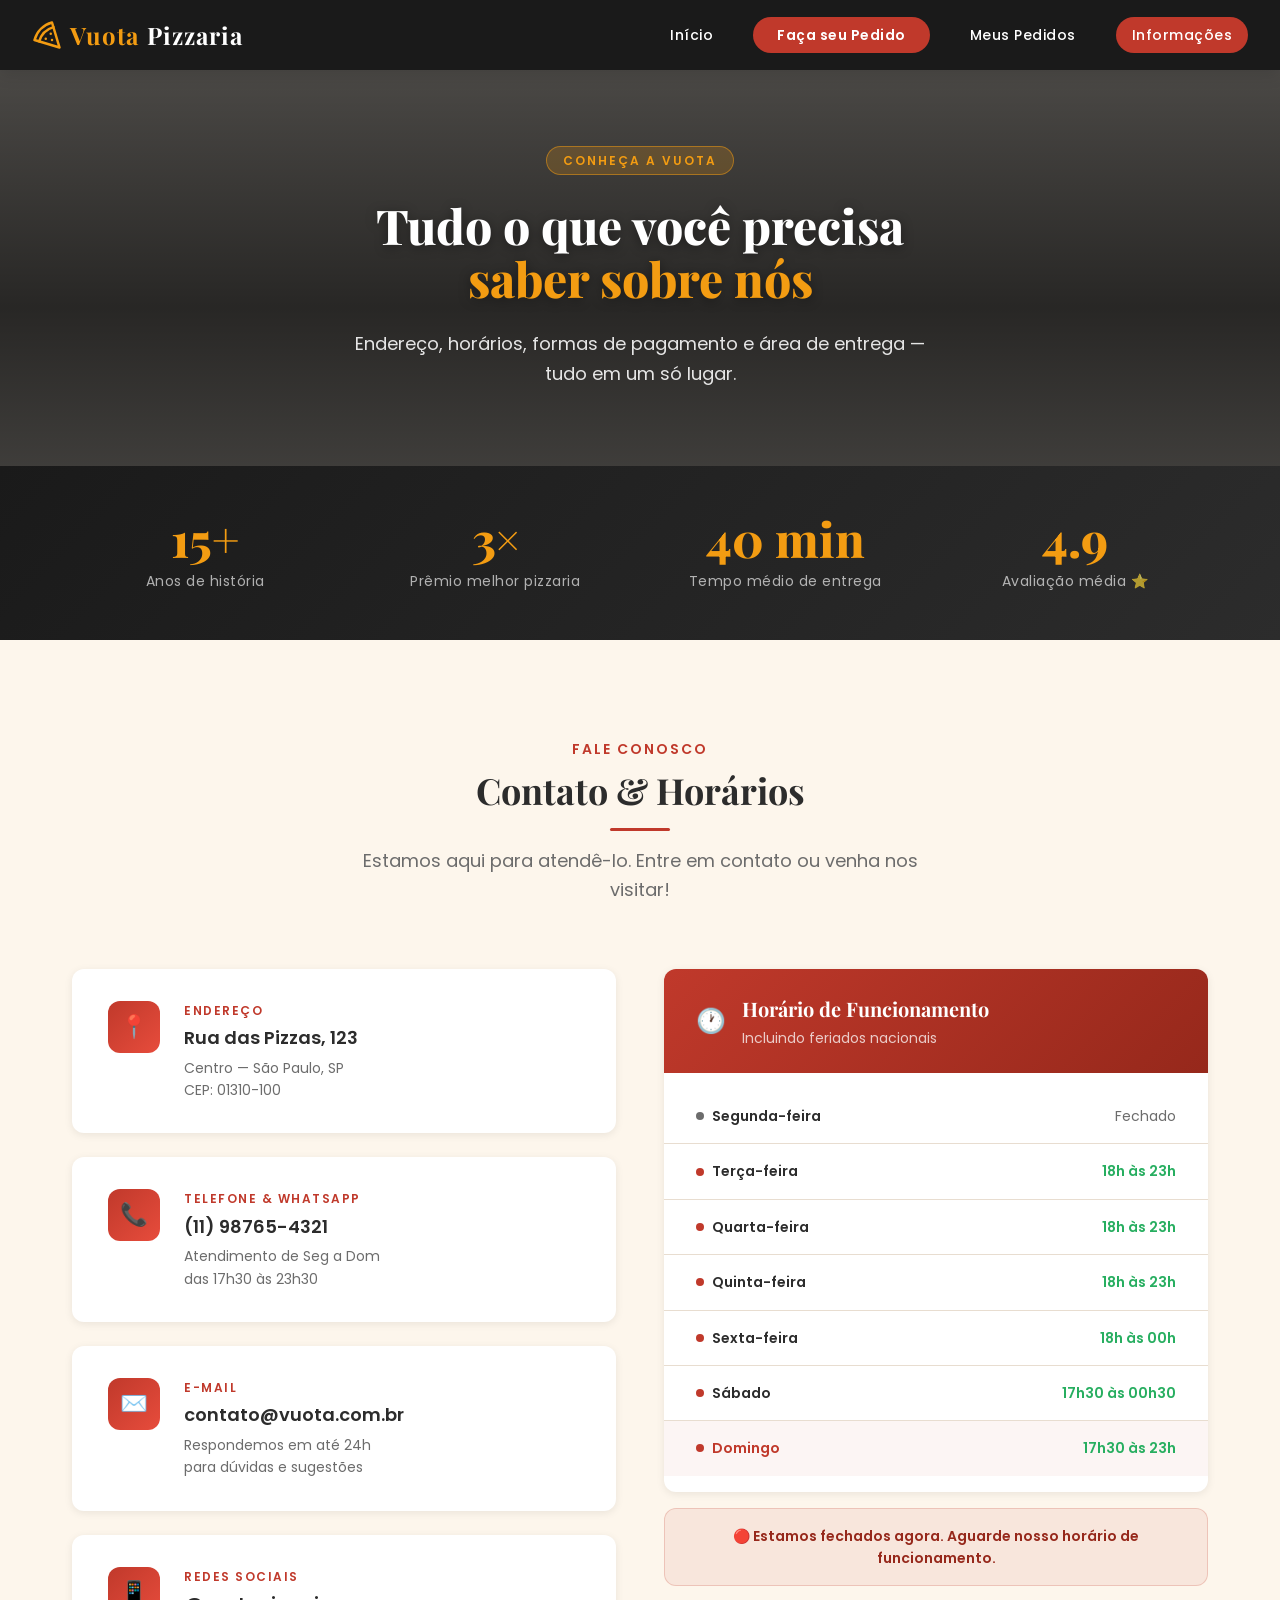
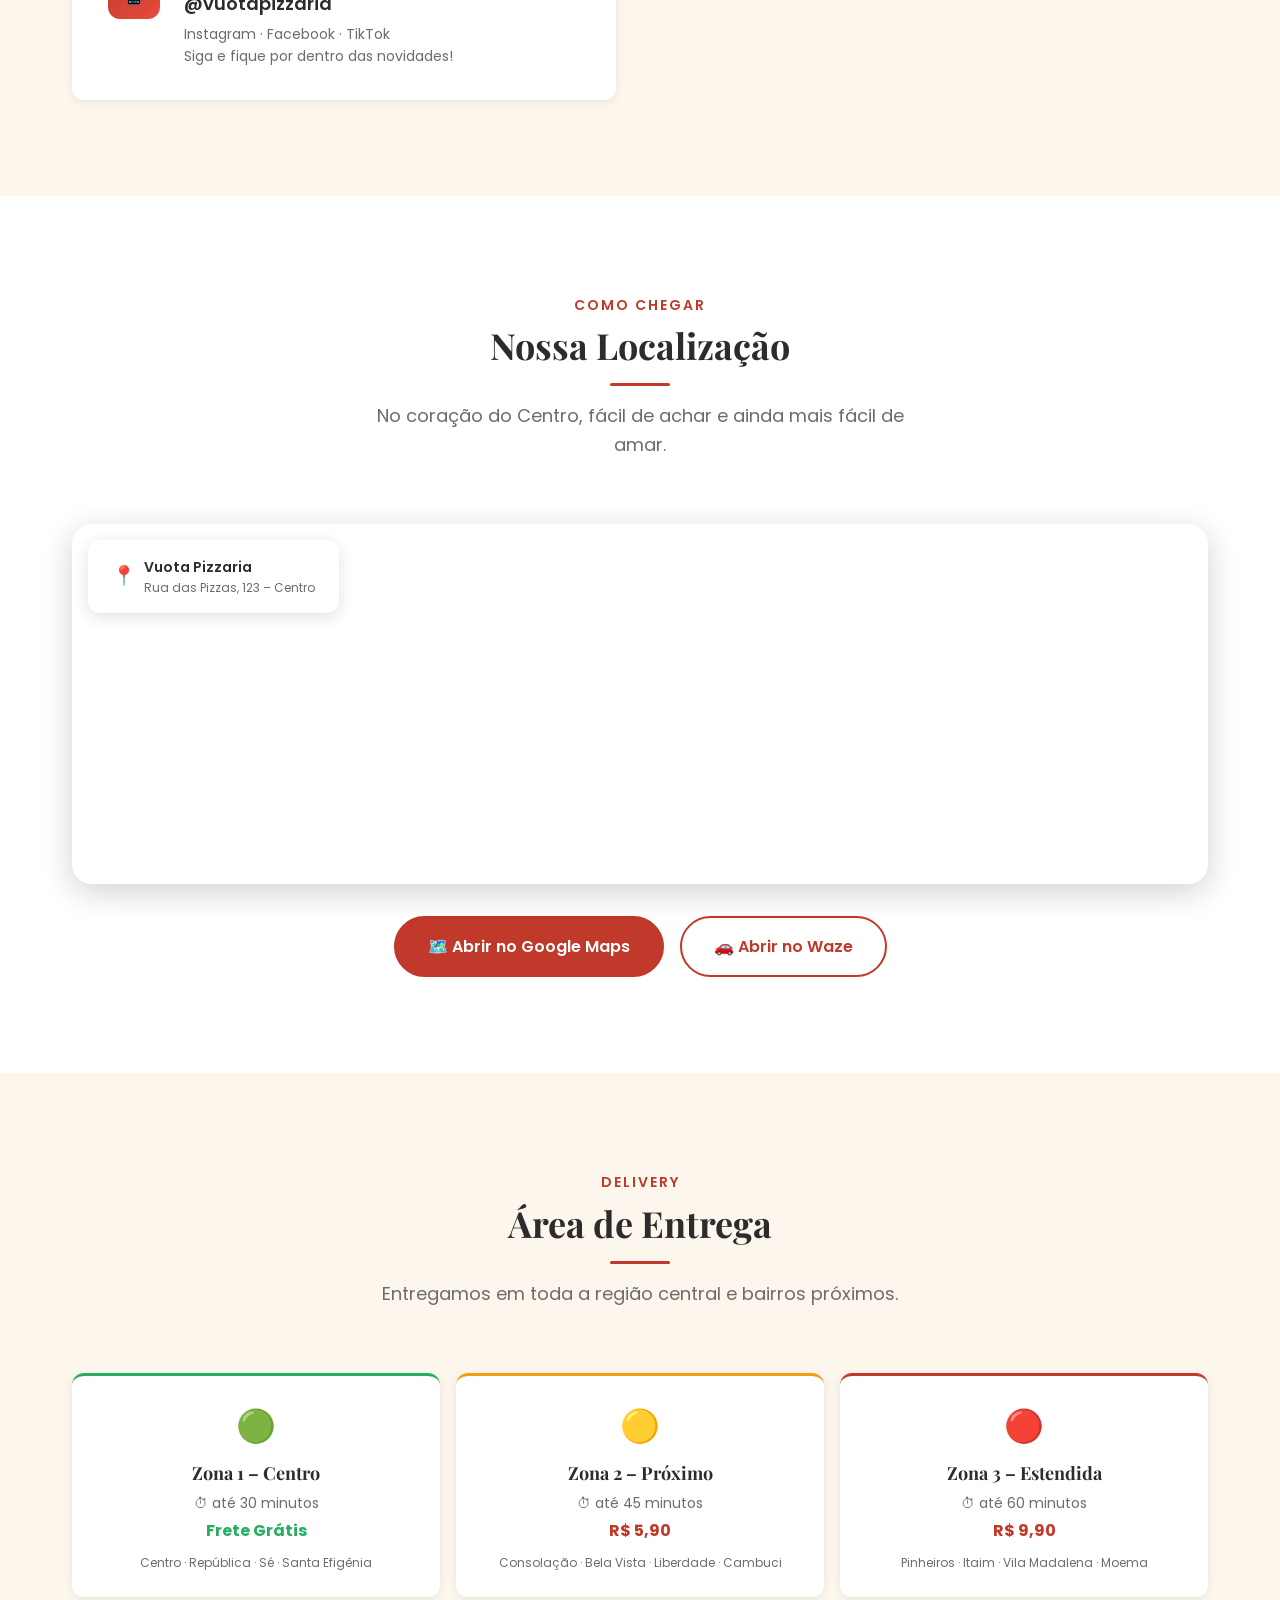
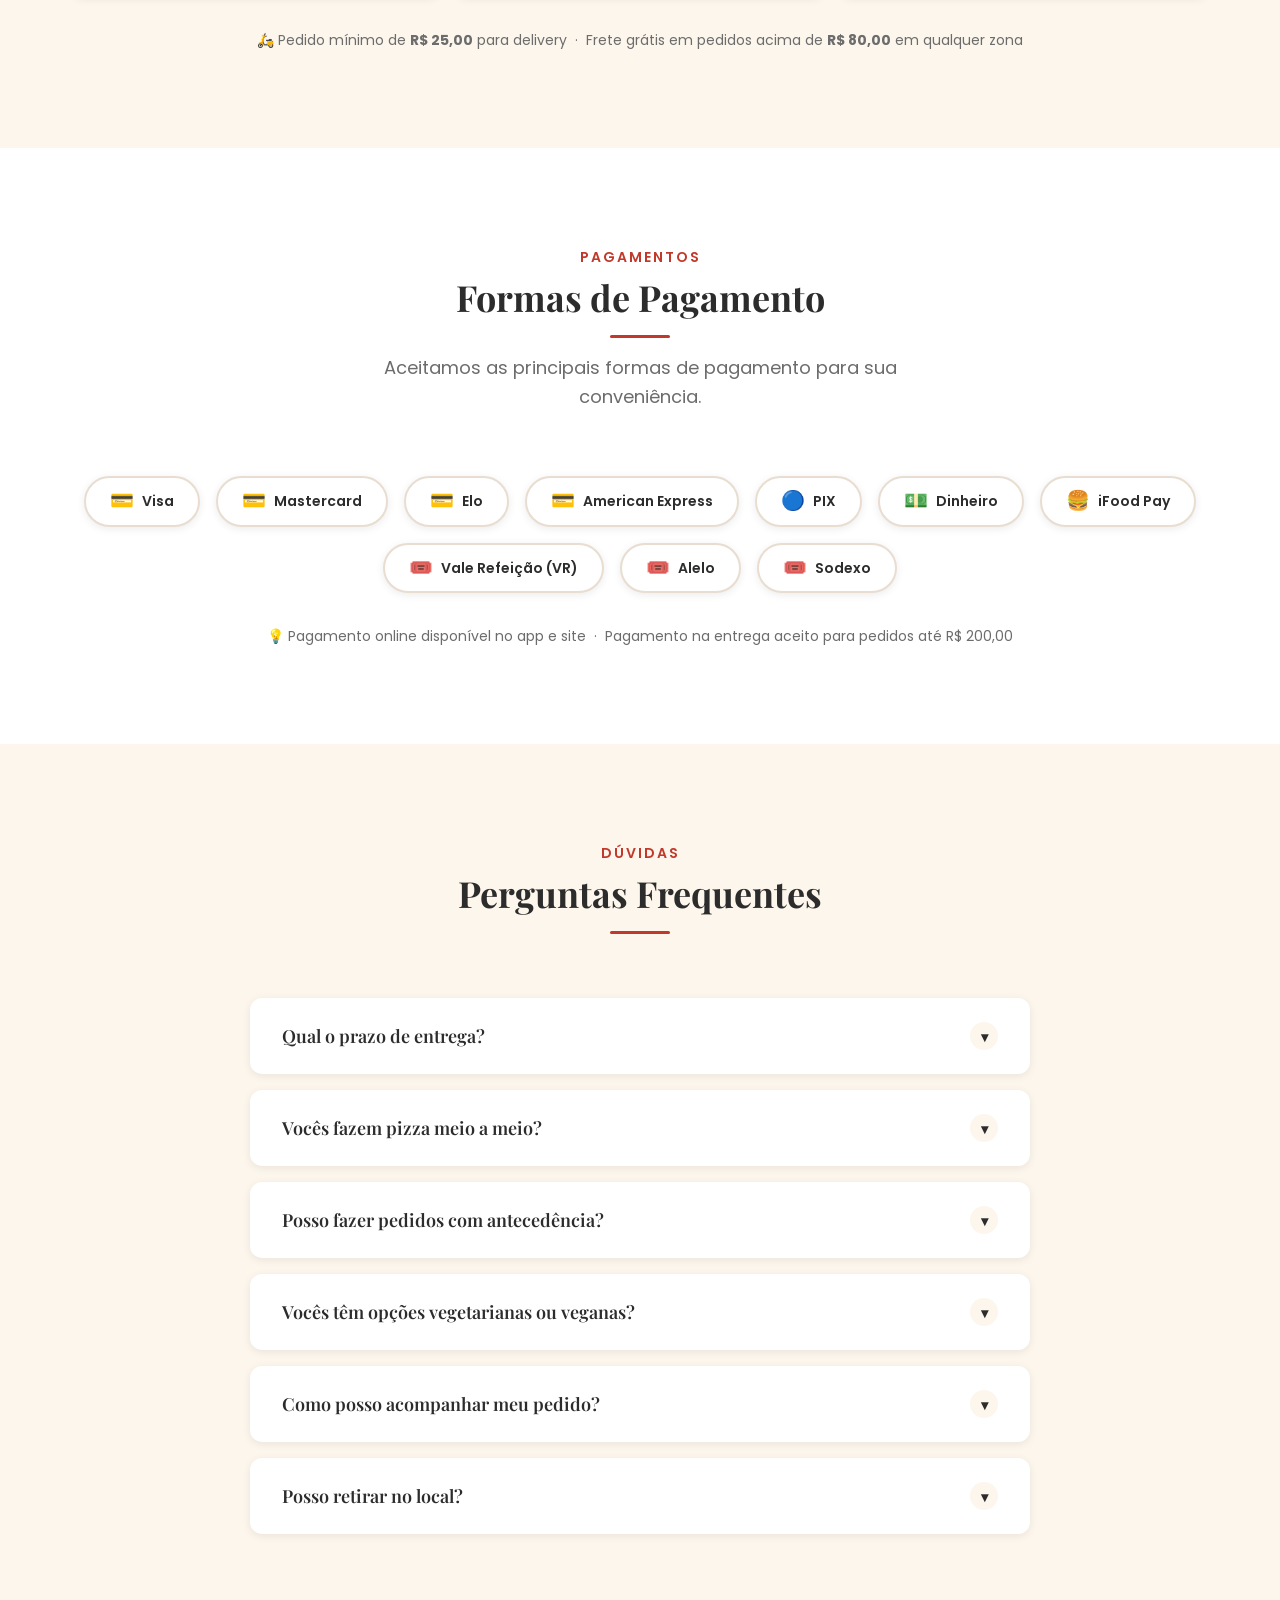
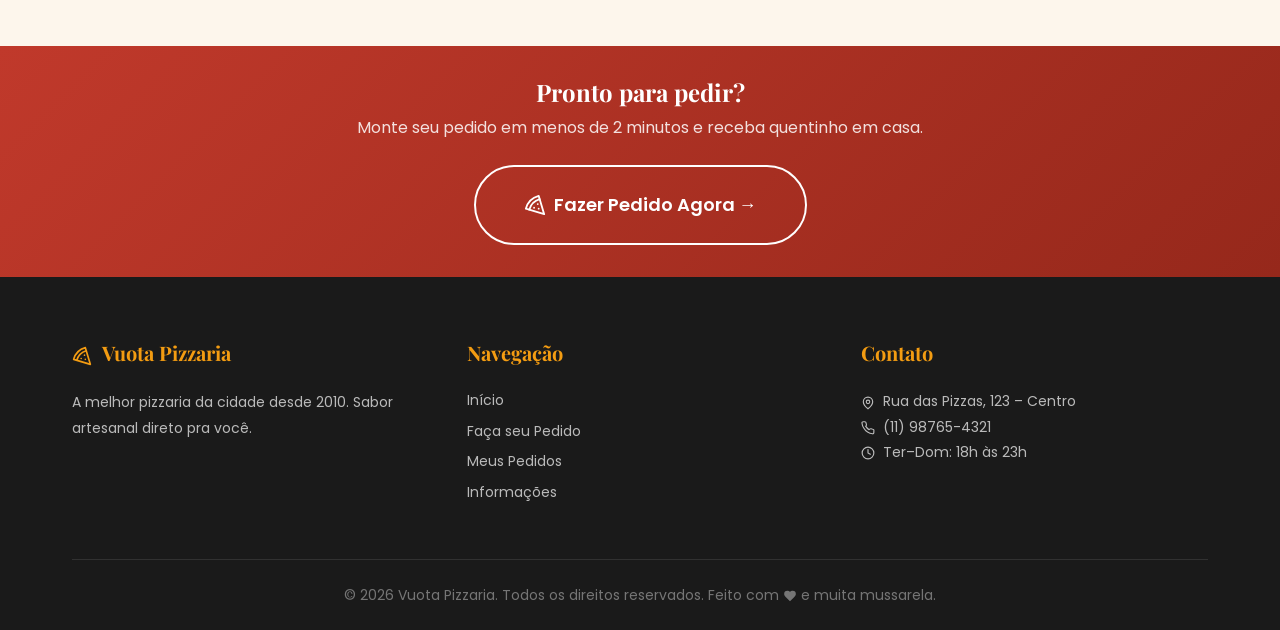
==== informacoes.html @ 43cbdf4c "A estrutura foi ajustada para ficar no padrão combinado com o time" ====
<!doctype html>
<html lang="pt-BR">
  <head>
    <meta charset="UTF-8" />
    <meta name="viewport" content="width=device-width, initial-scale=1.0" />
    <title>Informações - Vuota Pizzaria</title>

    <link rel="preconnect" href="https://fonts.googleapis.com" />
    <link rel="preconnect" href="https://fonts.gstatic.com" crossorigin />
    <link
      href="https://fonts.googleapis.com/css2?family=Playfair+Display:wght@600;700;800&family=Poppins:wght@400;500;600;700&display=swap"
      rel="stylesheet"
    />

    <link rel="stylesheet" href="./styles.css" />
    <link rel="stylesheet" href="./CSS/informacoes.css" />
  </head>
  <body>
    <!-- NAVBAR -->
    <nav class="navbar" id="navbar">
      <a href="./index.html" class="navbar__logo">
        <svg class="navbar__logo-icon" width="30" height="30">
          <use href="./icons.svg#icon-pizza" />
        </svg>
        <span>Vuota</span>Pizzaria
      </a>
      <ul class="navbar__menu" id="navMenu">
        <li><a href="./index.html" class="navbar__link">Início</a></li>
        <li>
          <a href="./cardapio.html" class="navbar__link navbar__link--cta"
            >Faça seu Pedido</a
          >
        </li>
        <li><a href="./pedidos.html" class="navbar__link">Meus Pedidos</a></li>
        <li>
          <a href="./informacoes.html" class="navbar__link active"
            >Informações</a
          >
        </li>
      </ul>
      <button class="navbar__hamburger" id="hamburger" aria-label="Abrir menu">
        <span></span><span></span><span></span>
      </button>
    </nav>

    <main class="page-wrapper">
      <!-- PAGE HERO -->
      <section class="page-hero">
        <div class="page-hero__overlay"></div>
        <div class="page-hero__content">
          <div class="page-hero__eyebrow">Conheça a Vuota</div>
          <h1 class="page-hero__title">
            Tudo o que você precisa<br /><span>saber sobre nós</span>
          </h1>
          <p class="page-hero__subtitle">
            Endereço, horários, formas de pagamento e área de entrega —<br />
            tudo em um só lugar.
          </p>
        </div>
      </section>

      <!-- STATS STRIP -->
      <div class="stats-strip">
        <div class="container">
          <div class="stats-grid">
            <div class="stat-item animate-up">
              <div class="stat-item__number">15+</div>
              <div class="stat-item__label">Anos de história</div>
            </div>
            <div class="stat-item animate-up">
              <div class="stat-item__number">3×</div>
              <div class="stat-item__label">Prêmio melhor pizzaria</div>
            </div>
            <div class="stat-item animate-up">
              <div class="stat-item__number">40 min</div>
              <div class="stat-item__label">Tempo médio de entrega</div>
            </div>
            <div class="stat-item animate-up">
              <div class="stat-item__number">4.9</div>
              <div class="stat-item__label">Avaliação média ⭐</div>
            </div>
          </div>
        </div>
      </div>

      <!-- CONTATO & HORÁRIOS -->
      <section class="section" id="contato">
        <div class="container">
          <div class="section-title animate-up">
            <span class="section-title__eyebrow">Fale conosco</span>
            <h2 class="section-title__heading">Contato & Horários</h2>
            <div class="divider"></div>
            <p class="section-title__subheading">
              Estamos aqui para atendê-lo. Entre em contato ou venha nos
              visitar!
            </p>
          </div>

          <div class="info-grid">
            <!-- Coluna de Contato -->
            <div class="contact-cards animate-up">
              <div class="contact-card">
                <div class="contact-card__icon">📍</div>
                <div class="contact-card__body">
                  <div class="contact-card__label">Endereço</div>
                  <div class="contact-card__value">Rua das Pizzas, 123</div>
                  <div class="contact-card__detail">
                    Centro — São Paulo, SP<br />CEP: 01310-100
                  </div>
                </div>
              </div>

              <div class="contact-card">
                <div class="contact-card__icon">📞</div>
                <div class="contact-card__body">
                  <div class="contact-card__label">Telefone & WhatsApp</div>
                  <div class="contact-card__value">(11) 98765-4321</div>
                  <div class="contact-card__detail">
                    Atendimento de Seg a Dom<br />das 17h30 às 23h30
                  </div>
                </div>
              </div>

              <div class="contact-card">
                <div class="contact-card__icon">✉️</div>
                <div class="contact-card__body">
                  <div class="contact-card__label">E-mail</div>
                  <div class="contact-card__value">contato@vuota.com.br</div>
                  <div class="contact-card__detail">
                    Respondemos em até 24h<br />para dúvidas e sugestões
                  </div>
                </div>
              </div>

              <div class="contact-card">
                <div class="contact-card__icon">📱</div>
                <div class="contact-card__body">
                  <div class="contact-card__label">Redes Sociais</div>
                  <div class="contact-card__value">@vuotapizzaria</div>
                  <div class="contact-card__detail">
                    Instagram · Facebook · TikTok<br />Siga e fique por dentro
                    das novidades!
                  </div>
                </div>
              </div>
            </div>

            <!-- Horários -->
            <div class="animate-up">
              <div class="hours-card">
                <div class="hours-card__header">
                  <span class="hours-card__header-icon">🕐</span>
                  <div>
                    <div class="hours-card__header-title">
                      Horário de Funcionamento
                    </div>
                    <div class="hours-card__header-sub">
                      Incluindo feriados nacionais
                    </div>
                  </div>
                </div>
                <div class="hours-list">
                  <div class="hours-item">
                    <span class="hours-item__day">
                      <span
                        class="hours-item__dot hours-item__dot--closed"
                      ></span>
                      Segunda-feira
                    </span>
                    <span class="hours-item__time">Fechado</span>
                  </div>
                  <div class="hours-item">
                    <span class="hours-item__day">
                      <span class="hours-item__dot"></span>
                      Terça-feira
                    </span>
                    <span class="hours-item__time hours-item__time--open"
                      >18h às 23h</span
                    >
                  </div>
                  <div class="hours-item">
                    <span class="hours-item__day">
                      <span class="hours-item__dot"></span>
                      Quarta-feira
                    </span>
                    <span class="hours-item__time hours-item__time--open"
                      >18h às 23h</span
                    >
                  </div>
                  <div class="hours-item">
                    <span class="hours-item__day">
                      <span class="hours-item__dot"></span>
                      Quinta-feira
                      <span class="hours-badge" style="display: none"
                        >Hoje</span
                      >
                    </span>
                    <span class="hours-item__time hours-item__time--open"
                      >18h às 23h</span
                    >
                  </div>
                  <div class="hours-item">
                    <span class="hours-item__day">
                      <span class="hours-item__dot"></span>
                      Sexta-feira
                    </span>
                    <span class="hours-item__time hours-item__time--open"
                      >18h às 00h</span
                    >
                  </div>
                  <div class="hours-item">
                    <span class="hours-item__day">
                      <span class="hours-item__dot"></span>
                      Sábado
                    </span>
                    <span class="hours-item__time hours-item__time--open"
                      >17h30 às 00h30</span
                    >
                  </div>
                  <div class="hours-item">
                    <span class="hours-item__day">
                      <span class="hours-item__dot"></span>
                      Domingo
                    </span>
                    <span class="hours-item__time hours-item__time--open"
                      >17h30 às 23h</span
                    >
                  </div>
                </div>
              </div>

              <!-- Status atual -->
              <div id="status-banner" class="status-banner"></div>
            </div>
          </div>
        </div>
      </section>

      <!-- MAPA -->
      <section class="section section--alt" id="localizacao">
        <div class="container">
          <div class="section-title animate-up">
            <span class="section-title__eyebrow">Como Chegar</span>
            <h2 class="section-title__heading">Nossa Localização</h2>
            <div class="divider"></div>
            <p class="section-title__subheading">
              No coração do Centro, fácil de achar e ainda mais fácil de amar.
            </p>
          </div>

          <div class="map-wrapper animate-up">
            <iframe
              src="https://www.google.com/maps/embed?pb=!1m18!1m12!1m3!1d3657.1!2d-46.6543!3d-23.5505!2m3!1f0!2f0!3f0!3m2!1i1024!2i768!4f13.1!3m3!1m2!1s0x0%3A0x0!2zMjPCsDMzJzAxLjgiUyA0NsKwMzknMTUuNSJX!5e0!3m2!1spt-BR!2sbr!4v1234567890"
              allowfullscreen=""
              loading="lazy"
              referrerpolicy="no-referrer-when-downgrade"
              title="Localização da Vuota Pizzaria"
            >
            </iframe>
            <div class="map-overlay-badge">
              <span class="map-overlay-badge__icon">📍</span>
              <div>
                <div class="map-overlay-badge__text">Vuota Pizzaria</div>
                <div class="map-overlay-badge__sub">
                  Rua das Pizzas, 123 – Centro
                </div>
              </div>
            </div>
          </div>

          <div class="map-actions">
            <a
              href="https://maps.google.com/?q=Rua+das+Pizzas+123+Centro+São+Paulo"
              target="_blank"
              class="btn btn--primary"
            >
              🗺️ Abrir no Google Maps
            </a>
            <a
              href="https://waze.com/ul?q=Rua+das+Pizzas+123+São+Paulo"
              target="_blank"
              class="btn btn--outline"
            >
              🚗 Abrir no Waze
            </a>
          </div>
        </div>
      </section>

      <!-- ÁREA DE ENTREGA -->
      <section class="section" id="entrega">
        <div class="container">
          <div class="section-title animate-up">
            <span class="section-title__eyebrow">Delivery</span>
            <h2 class="section-title__heading">Área de Entrega</h2>
            <div class="divider"></div>
            <p class="section-title__subheading">
              Entregamos em toda a região central e bairros próximos.
            </p>
          </div>

          <div class="delivery-grid animate-up">
            <div class="delivery-zone delivery-zone--green">
              <div class="delivery-zone__icon">🟢</div>
              <div class="delivery-zone__name">Zona 1 – Centro</div>
              <div class="delivery-zone__time">⏱ até 30 minutos</div>
              <div class="delivery-zone__fee delivery-zone__fee--free">
                Frete Grátis
              </div>
              <div class="delivery-zone__neighborhoods">
                Centro · República · Sé · Santa Efigênia
              </div>
            </div>

            <div class="delivery-zone delivery-zone--yellow">
              <div class="delivery-zone__icon">🟡</div>
              <div class="delivery-zone__name">Zona 2 – Próximo</div>
              <div class="delivery-zone__time">⏱ até 45 minutos</div>
              <div class="delivery-zone__fee">R$ 5,90</div>
              <div class="delivery-zone__neighborhoods">
                Consolação · Bela Vista · Liberdade · Cambuci
              </div>
            </div>

            <div class="delivery-zone delivery-zone--red">
              <div class="delivery-zone__icon">🔴</div>
              <div class="delivery-zone__name">Zona 3 – Estendida</div>
              <div class="delivery-zone__time">⏱ até 60 minutos</div>
              <div class="delivery-zone__fee">R$ 9,90</div>
              <div class="delivery-zone__neighborhoods">
                Pinheiros · Itaim · Vila Madalena · Moema
              </div>
            </div>
          </div>

          <p class="delivery-note">
            🛵 Pedido mínimo de <strong>R$ 25,00</strong> para delivery
            &nbsp;·&nbsp; Frete grátis em pedidos acima de
            <strong>R$ 80,00</strong> em qualquer zona
          </p>
        </div>
      </section>

      <!-- PAGAMENTOS -->
      <section class="section section--alt" id="pagamento">
        <div class="container">
          <div class="section-title animate-up">
            <span class="section-title__eyebrow">Pagamentos</span>
            <h2 class="section-title__heading">Formas de Pagamento</h2>
            <div class="divider"></div>
            <p class="section-title__subheading">
              Aceitamos as principais formas de pagamento para sua conveniência.
            </p>
          </div>

          <div class="payment-methods animate-up">
            <div class="payment-pill">
              <span class="payment-pill__icon">💳</span> Visa
            </div>
            <div class="payment-pill">
              <span class="payment-pill__icon">💳</span> Mastercard
            </div>
            <div class="payment-pill">
              <span class="payment-pill__icon">💳</span> Elo
            </div>
            <div class="payment-pill">
              <span class="payment-pill__icon">💳</span> American Express
            </div>
            <div class="payment-pill">
              <span class="payment-pill__icon">🔵</span> PIX
            </div>
            <div class="payment-pill">
              <span class="payment-pill__icon">💵</span> Dinheiro
            </div>
            <div class="payment-pill">
              <span class="payment-pill__icon">🍔</span> iFood Pay
            </div>
            <div class="payment-pill">
              <span class="payment-pill__icon">🎟️</span> Vale Refeição (VR)
            </div>
            <div class="payment-pill">
              <span class="payment-pill__icon">🎟️</span> Alelo
            </div>
            <div class="payment-pill">
              <span class="payment-pill__icon">🎟️</span> Sodexo
            </div>
          </div>

          <p class="payment-note">
            💡 Pagamento online disponível no app e site &nbsp;·&nbsp; Pagamento
            na entrega aceito para pedidos até R$ 200,00
          </p>
        </div>
      </section>

      <!-- FAQ -->
      <section class="section" id="faq">
        <div class="container">
          <div class="section-title animate-up">
            <span class="section-title__eyebrow">Dúvidas</span>
            <h2 class="section-title__heading">Perguntas Frequentes</h2>
            <div class="divider"></div>
          </div>

          <div class="faq-list animate-up">
            <div class="faq-item">
              <button class="faq-question" data-faq="0">
                Qual o prazo de entrega?
                <span class="faq-chevron">▾</span>
              </button>
              <div class="faq-answer" data-faq-answer="0">
                Nosso tempo médio de entrega é de 35 a 45 minutos dependendo da
                sua localização. Garantimos que sua pizza chegue quentinha —
                caso ultrapasse 60 minutos, você recebe um desconto de 20% no
                próximo pedido automaticamente.
              </div>
            </div>

            <div class="faq-item">
              <button class="faq-question" data-faq="1">
                Vocês fazem pizza meio a meio?
                <span class="faq-chevron">▾</span>
              </button>
              <div class="faq-answer" data-faq-answer="1">
                Sim! Todas as nossas pizzas podem ser feitas meio a meio. No
                cardápio online, basta selecionar "Metade & Metade" e escolher
                dois sabores diferentes. O preço final é calculado com base no
                sabor de maior valor.
              </div>
            </div>

            <div class="faq-item">
              <button class="faq-question" data-faq="2">
                Posso fazer pedidos com antecedência?
                <span class="faq-chevron">▾</span>
              </button>
              <div class="faq-answer" data-faq-answer="2">
                Sim! Aceitamos pedidos agendados com até 2 horas de
                antecedência. Para eventos e grupos acima de 10 pizzas, entre em
                contato direto pelo WhatsApp (11) 98765-4321 para agendar com
                mais tempo e garantir disponibilidade.
              </div>
            </div>

            <div class="faq-item">
              <button class="faq-question" data-faq="3">
                Vocês têm opções vegetarianas ou veganas?
                <span class="faq-chevron">▾</span>
              </button>
              <div class="faq-answer" data-faq-answer="3">
                Com certeza! Temos diversas opções vegetarianas no cardápio,
                como Margherita, Cogumelos, Abobrinha com Ricota e mais. Para
                veganos, oferecemos a base de molho de tomate com legumes
                grelhados — o queijo pode ser substituído por queijo vegano sob
                consulta.
              </div>
            </div>

            <div class="faq-item">
              <button class="faq-question" data-faq="4">
                Como posso acompanhar meu pedido?
                <span class="faq-chevron">▾</span>
              </button>
              <div class="faq-answer" data-faq-answer="4">
                Após confirmar seu pedido, você pode acompanhar o status em
                tempo real na seção "Meus Pedidos" do nosso site. Também
                enviamos atualizações via WhatsApp em cada etapa: confirmação,
                preparo, saiu para entrega e entregue.
              </div>
            </div>

            <div class="faq-item">
              <button class="faq-question" data-faq="5">
                Posso retirar no local?
                <span class="faq-chevron">▾</span>
              </button>
              <div class="faq-answer" data-faq-answer="5">
                Sim, aceitamos retirada no balcão! Basta selecionar a opção
                "Retirar no Local" ao finalizar seu pedido. Você recebe uma
                notificação quando sua pizza estiver pronta — geralmente em 20 a
                25 minutos.
              </div>
            </div>
          </div>
        </div>
      </section>

      <!-- CTA BANNER -->
      <section class="cta-banner">
        <div class="container">
          <h2 class="cta-banner__title">Pronto para pedir?</h2>
          <p class="cta-banner__text">
            Monte seu pedido em menos de 2 minutos e receba quentinho em casa.
          </p>
          <a href="cardapio.html" class="btn btn--outline-white btn--lg">
            <svg width="22" height="22">
              <use href="../../icons.svg#icon-pizza" />
            </svg>
            Fazer Pedido Agora →
          </a>
        </div>
      </section>
    </main>

    <!-- FOOTER -->
    <footer class="footer">
      <div class="container">
        <div class="footer__grid">
          <div>
            <h4 class="footer__title">
              <svg
                style="
                  display: inline;
                  vertical-align: middle;
                  margin-right: 6px;
                "
                width="20"
                height="20"
              >
                <use href="../../icons.svg#icon-pizza" />
              </svg>
              Vuota Pizzaria
            </h4>
            <p class="footer__text">
              A melhor pizzaria da cidade desde 2010. Sabor artesanal direto pra
              você.
            </p>
          </div>
          <div>
            <h4 class="footer__title">Navegação</h4>
            <a href="index.html" class="footer__link">Início</a>
            <a href="cardapio.html" class="footer__link">Faça seu Pedido</a>
            <a href="pedidos.html" class="footer__link">Meus Pedidos</a>
            <a href="informacoes.html" class="footer__link">Informações</a>
          </div>
          <div>
            <h4 class="footer__title">Contato</h4>
            <p class="footer__text">
              <svg
                style="
                  display: inline;
                  vertical-align: middle;
                  margin-right: 4px;
                "
                width="14"
                height="14"
              >
                <use href="../../icons.svg#icon-map-pin" />
              </svg>
              Rua das Pizzas, 123 – Centro<br />
              <svg
                style="
                  display: inline;
                  vertical-align: middle;
                  margin-right: 4px;
                "
                width="14"
                height="14"
              >
                <use href="../../icons.svg#icon-phone" />
              </svg>

              (11) 98765-4321<br />
              <svg
                style="
                  display: inline;
                  vertical-align: middle;
                  margin-right: 4px;
                "
                width="14"
                height="14"
              >
                <use href="../../icons.svg#icon-clock" />
              </svg>
              Ter–Dom: 18h às 23h
            </p>
          </div>
        </div>
        <div class="footer__bottom">
          <p>
            © 2026 Vuota Pizzaria. Todos os direitos reservados. Feito com
            <svg
              style="display: inline; vertical-align: middle"
              width="14"
              height="14"
            >
              <use href="../../icons.svg#icon-heart-fill" />
            </svg>
            e muita mussarela.
          </p>
        </div>
      </div>
    </footer>

    <script src="./app.js"></script>
    <script src="./JS/informacoes.js"></script>
  </body>
</html>
---- styles.css ----
/* ============================================
   PIZZARIA - ESTILOS GLOBAIS REUTILIZÁVEIS
   ============================================ */

:root {
  --color-primary: #C0392B;
  --color-primary-dark: #96281B;
  --color-primary-light: #E74C3C;
  --color-secondary: #F39C12;
  --color-secondary-dark: #D68910;
  --color-bg: #FDF6EC;
  --color-bg-card: #FFFFFF;
  --color-bg-dark: #1A1A1A;
  --color-text: #2C2C2C;
  --color-text-light: #6C6C6C;
  --color-text-white: #FFFFFF;
  --color-border: #E8DDD0;
  --color-overlay: rgba(0,0,0,0.55);
  --font-heading: 'Playfair Display', 'Georgia', serif;
  --font-body: 'Poppins', 'Segoe UI', sans-serif;
  --text-xs: 0.75rem;
  --text-sm: 0.875rem;
  --text-base: 1rem;
  --text-lg: 1.125rem;
  --text-xl: 1.25rem;
  --text-2xl: 1.5rem;
  --text-3xl: 1.875rem;
  --text-4xl: 2.25rem;
  --text-5xl: 3rem;
  --space-xs: 4px;
  --space-sm: 8px;
  --space-md: 16px;
  --space-lg: 24px;
  --space-xl: 32px;
  --space-2xl: 48px;
  --space-3xl: 64px;
  --space-4xl: 96px;
  --radius-sm: 6px;
  --radius-md: 12px;
  --radius-lg: 20px;
  --radius-full: 9999px;
  --shadow-sm: 0 2px 8px rgba(0,0,0,0.08);
  --shadow-md: 0 4px 16px rgba(0,0,0,0.12);
  --shadow-lg: 0 8px 32px rgba(0,0,0,0.18);
  --transition: 0.25s ease;
  --navbar-height: 70px;
}

*, *::before, *::after { margin: 0; padding: 0; box-sizing: border-box; }
html { scroll-behavior: smooth; }

body {
  font-family: var(--font-body);
  font-size: var(--text-base);
  color: var(--color-text);
  background-color: var(--color-bg);
  line-height: 1.6;
  min-height: 100vh;
}

h1, h2, h3, h4, h5, h6 { font-family: var(--font-heading); line-height: 1.2; color: var(--color-text); }
a { text-decoration: none; color: inherit; transition: color var(--transition); }
img { max-width: 100%; display: block; }

/* ---------- NAVBAR ---------- */
.navbar {
  position: fixed;
  top: 0; left: 0;
  width: 100%;
  height: var(--navbar-height);
  background-color: var(--color-bg-dark);
  display: flex;
  align-items: center;
  justify-content: space-between;
  padding: 0 var(--space-xl);
  z-index: 1000;
  box-shadow: var(--shadow-md);
  transition: background-color var(--transition);
}

.navbar.scrolled {
  background-color: rgba(26,26,26,0.97);
  backdrop-filter: blur(8px);
}

.navbar__logo {
  font-family: var(--font-heading);
  font-size: var(--text-2xl);
  color: var(--color-text-white);
  font-weight: 700;
  letter-spacing: 1px;
  display: flex;
  align-items: center;
  gap: var(--space-sm);
}

.navbar__logo-icon { color: var(--color-secondary); flex-shrink: 0; }
.navbar__logo span { color: var(--color-secondary); }

.navbar__menu {
  display: flex;
  align-items: center;
  list-style: none;
  gap: var(--space-lg);
}

.navbar__link {
  color: var(--color-text-white);
  font-size: var(--text-sm);
  font-weight: 500;
  letter-spacing: 0.5px;
  padding: var(--space-sm) var(--space-md);
  border-radius: var(--radius-full);
  transition: background-color var(--transition), color var(--transition);
}

.navbar__link:hover,
.navbar__link.active {
  background-color: var(--color-primary);
  color: var(--color-text-white);
}

.navbar__link--cta {
  background-color: var(--color-primary);
  color: var(--color-text-white) !important;
  padding: var(--space-sm) var(--space-lg);
  border-radius: var(--radius-full);
  font-weight: 600;
}

.navbar__link--cta:hover {
  background-color: var(--color-primary-dark) !important;
  transform: translateY(-1px);
  box-shadow: var(--shadow-sm);
}

.navbar__hamburger {
  display: none;
  flex-direction: column;
  gap: 5px;
  cursor: pointer;
  background: none;
  border: none;
  padding: var(--space-sm);
}

.navbar__hamburger span {
  display: block;
  width: 24px;
  height: 2px;
  background-color: var(--color-text-white);
  border-radius: 2px;
  transition: transform var(--transition), opacity var(--transition);
}

.navbar__hamburger.open span:nth-child(1) { transform: translateY(7px) rotate(45deg); }
.navbar__hamburger.open span:nth-child(2) { opacity: 0; }
.navbar__hamburger.open span:nth-child(3) { transform: translateY(-7px) rotate(-45deg); }

/* ---------- LAYOUT ---------- */
.page-wrapper { padding-top: var(--navbar-height); min-height: 100vh; }

.container {
  width: 100%;
  max-width: 1200px;
  margin: 0 auto;
  padding: 0 var(--space-xl);
}

.section { padding: var(--space-4xl) 0; }
.section--alt { background-color: var(--color-bg-card); }

/* ---------- BOTÕES ---------- */
.btn {
  display: inline-flex;
  align-items: center;
  justify-content: center;
  gap: var(--space-sm);
  padding: var(--space-md) var(--space-xl);
  border-radius: var(--radius-full);
  font-family: var(--font-body);
  font-size: var(--text-base);
  font-weight: 600;
  cursor: pointer;
  border: 2px solid transparent;
  transition: all var(--transition);
  text-decoration: none;
  white-space: nowrap;
}

.btn--primary { background-color: var(--color-primary); color: var(--color-text-white); border-color: var(--color-primary); }
.btn--primary:hover { background-color: var(--color-primary-dark); border-color: var(--color-primary-dark); transform: translateY(-2px); box-shadow: var(--shadow-md); }
.btn--secondary { background-color: var(--color-secondary); color: var(--color-text-white); border-color: var(--color-secondary); }
.btn--secondary:hover { background-color: var(--color-secondary-dark); border-color: var(--color-secondary-dark); transform: translateY(-2px); box-shadow: var(--shadow-md); }
.btn--outline { background-color: transparent; color: var(--color-primary); border-color: var(--color-primary); }
.btn--outline:hover { background-color: var(--color-primary); color: var(--color-text-white); transform: translateY(-2px); }
.btn--outline-white { background-color: transparent; color: var(--color-text-white); border-color: var(--color-text-white); }
.btn--outline-white:hover { background-color: var(--color-text-white); color: var(--color-primary); }
.btn--lg { padding: var(--space-lg) var(--space-2xl); font-size: var(--text-lg); }
.btn--sm { padding: var(--space-sm) var(--space-md); font-size: var(--text-sm); }

/* ---------- CARDS ---------- */
.card {
  background-color: var(--color-bg-card);
  border-radius: var(--radius-md);
  box-shadow: var(--shadow-sm);
  overflow: hidden;
  transition: transform var(--transition), box-shadow var(--transition);
}

.card:hover { transform: translateY(-4px); box-shadow: var(--shadow-lg); }

.card__image {
  width: 100%;
  aspect-ratio: 4/3;
  object-fit: cover;
}

.card__body { padding: var(--space-lg); }
.card__title { font-size: var(--text-xl); font-weight: 600; margin-bottom: var(--space-sm); font-family: var(--font-heading); }
.card__text { font-size: var(--text-sm); color: var(--color-text-light); margin-bottom: var(--space-md); }
.card__price { font-size: var(--text-xl); font-weight: 700; color: var(--color-primary); }

/* ---------- BADGE ---------- */
.badge {
  display: inline-block;
  padding: var(--space-xs) var(--space-sm);
  border-radius: var(--radius-sm);
  font-size: var(--text-xs);
  font-weight: 600;
  text-transform: uppercase;
  letter-spacing: 0.5px;
}

.badge--primary  { background-color: var(--color-primary);  color: var(--color-text-white); }
.badge--secondary{ background-color: var(--color-secondary); color: var(--color-text-white); }
.badge--success  { background-color: #27AE60; color: var(--color-text-white); }
.badge--warning  { background-color: #F39C12; color: var(--color-text-white); }

/* ---------- TÍTULO DE SEÇÃO ---------- */
.section-title { text-align: center; margin-bottom: var(--space-3xl); }
.section-title__eyebrow { display: inline-block; color: var(--color-primary); font-size: var(--text-sm); font-weight: 600; text-transform: uppercase; letter-spacing: 2px; margin-bottom: var(--space-sm); }
.section-title__heading { font-size: var(--text-4xl); font-family: var(--font-heading); margin-bottom: var(--space-md); }
.section-title__subheading { font-size: var(--text-lg); color: var(--color-text-light); max-width: 560px; margin: 0 auto; }
.divider { width: 60px; height: 3px; background-color: var(--color-primary); margin: var(--space-md) auto; border-radius: var(--radius-full); }

/* ---------- FORMULÁRIOS ---------- */
.form-group { display: flex; flex-direction: column; gap: var(--space-sm); margin-bottom: var(--space-lg); }
.form-label { font-size: var(--text-sm); font-weight: 600; color: var(--color-text); }
.form-input {
  padding: var(--space-md);
  border: 2px solid var(--color-border);
  border-radius: var(--radius-md);
  font-family: var(--font-body);
  font-size: var(--text-base);
  color: var(--color-text);
  background-color: var(--color-bg-card);
  transition: border-color var(--transition), box-shadow var(--transition);
  outline: none;
}
.form-input:focus { border-color: var(--color-primary); box-shadow: 0 0 0 3px rgba(192,57,43,0.15); }

/* ---------- FOOTER ---------- */
.footer { background-color: var(--color-bg-dark); color: var(--color-text-white); padding: var(--space-3xl) 0 var(--space-lg); }
.footer__grid { display: grid; grid-template-columns: repeat(3, 1fr); gap: var(--space-2xl); margin-bottom: var(--space-2xl); }
.footer__title { font-family: var(--font-heading); font-size: var(--text-xl); margin-bottom: var(--space-lg); color: var(--color-secondary); }
.footer__text { font-size: var(--text-sm); color: rgba(255,255,255,0.7); line-height: 1.8; }
.footer__link { display: block; font-size: var(--text-sm); color: rgba(255,255,255,0.7); margin-bottom: var(--space-sm); transition: color var(--transition); }
.footer__link:hover { color: var(--color-secondary); }
.footer__bottom { border-top: 1px solid rgba(255,255,255,0.1); padding-top: var(--space-lg); text-align: center; font-size: var(--text-sm); color: rgba(255,255,255,0.4); }

/* ---------- UTILITÁRIOS ---------- */
.text-center { text-align: center; }
.text-primary { color: var(--color-primary); }
.text-secondary { color: var(--color-secondary); }
.text-light { color: var(--color-text-light); }
.text-white { color: var(--color-text-white); }
.mt-sm { margin-top: var(--space-sm); }
.mt-md { margin-top: var(--space-md); }
.mt-lg { margin-top: var(--space-lg); }
.mt-xl { margin-top: var(--space-xl); }
.mb-sm { margin-bottom: var(--space-sm); }
.mb-md { margin-bottom: var(--space-md); }
.mb-lg { margin-bottom: var(--space-lg); }
.w-full { width: 100%; }
.hidden { display: none; }

.grid-2 { display: grid; grid-template-columns: repeat(2, 1fr); gap: var(--space-lg); }
.grid-3 { display: grid; grid-template-columns: repeat(3, 1fr); gap: var(--space-lg); }
.grid-4 { display: grid; grid-template-columns: repeat(4, 1fr); gap: var(--space-lg); }

/* ---------- RESPONSIVIDADE ---------- */
@media (max-width: 920px) {
  .container { padding: 0 var(--space-lg); }
  .navbar { padding: 0 var(--space-md); }

  .navbar__menu {
    position: fixed;
    top: var(--navbar-height);
    right: 0;
    left: 0;
    width: 100%;
    height: calc(100vh - var(--navbar-height));
    background-color: var(--color-bg-dark);
    flex-direction: column;
    align-items: stretch;
    justify-content: flex-start;
    gap: 0;
    padding: var(--space-lg) 0;
    pointer-events: none;
    opacity: 0;
    visibility: hidden;
    transition: opacity 0.3s ease, visibility 0.3s ease;
    z-index: 999;
    overflow-y: auto;
    list-style: none;
  }

  .navbar__menu.open {
    pointer-events: all;
    opacity: 1;
    visibility: visible;
  }

  .navbar__menu li {
    width: 100%;
    border-bottom: 1px solid rgba(255,255,255,0.05);
  }

  .navbar__link {
    display: block;
    width: 100%;
    padding: var(--space-md) var(--space-xl);
    border-radius: 0;
    text-align: left;
    font-size: var(--text-base);
    border-left: 3px solid transparent !important;
  }

  .navbar__link:hover,
  .navbar__link.active {
    background-color: rgba(192,57,43,0.15);
    border-left: 3px solid var(--color-primary) !important;
    color: var(--color-text-white);
  }

  .navbar__link--cta {
    margin: var(--space-md) var(--space-xl);
    width: calc(100% - var(--space-xl) * 2);
    border-radius: var(--radius-md);
    text-align: center;
    padding: var(--space-md);
    border-left: none !important;
  }

  .navbar__link--cta:hover {
    border-left: none !important;
  }

  .navbar__hamburger { display: flex; }

  .grid-2, .grid-3, .grid-4 { grid-template-columns: repeat(2, 1fr); }
  .footer__grid { grid-template-columns: 1fr; gap: var(--space-xl); }
  .section { padding: var(--space-3xl) 0; }
}


@media (max-width: 768px) {
  :root {
    --text-5xl: 2.25rem;
    --text-4xl: 1.875rem;
    --text-3xl: 1.5rem;
  }
}

@media (max-width: 480px) {
  .container { padding: 0 var(--space-md); }
  .btn--lg { padding: var(--space-md) var(--space-xl); font-size: var(--text-base); }

  /* grades viram 1 coluna */
  .grid-2, .grid-3, .grid-4 { grid-template-columns: 1fr; }
}
---- CSS/informacoes.css ----
/* ============================================
   informacoes.css — Estilos específicos da Página de Informações
   ============================================ */

/* ---------- PAGE HERO ---------- */
.page-hero {
  position: relative;
  min-height: 44vh;
  display: flex;
  align-items: center;
  justify-content: center;
  background:
    linear-gradient(var(--color-overlay), var(--color-overlay)),
    url("https://images.unsplash.com/photo-1555396273-367ea4eb4db5?w=1600&q=80")
      center/cover no-repeat;
  text-align: center;
  color: var(--color-text-white);
  overflow: hidden;
}

.page-hero__overlay {
  position: absolute;
  inset: 0;
  background: linear-gradient(
    to bottom,
    rgba(0, 0, 0, 0.35) 0%,
    rgba(0, 0, 0, 0.65) 60%,
    rgba(0, 0, 0, 0.45) 100%
  );
}

.page-hero__content {
  position: relative;
  z-index: 1;
  max-width: 700px;
  padding: var(--space-xl);
  animation: fadeInUp 0.8s ease both;
}

.page-hero__eyebrow {
  display: inline-block;
  background: rgba(243, 156, 18, 0.2);
  border: 1px solid rgba(243, 156, 18, 0.5);
  color: var(--color-secondary);
  font-size: var(--text-xs);
  font-weight: 600;
  text-transform: uppercase;
  letter-spacing: 2px;
  padding: var(--space-xs) var(--space-md);
  border-radius: var(--radius-full);
  margin-bottom: var(--space-lg);
}

.page-hero__title {
  font-family: var(--font-heading);
  font-size: var(--text-5xl);
  font-weight: 800;
  line-height: 1.1;
  color: var(--color-text-white);
  text-shadow: 0 2px 12px rgba(0, 0, 0, 0.4);
  margin-bottom: var(--space-lg);
}

.page-hero__title span {
  color: var(--color-secondary);
}

.page-hero__subtitle {
  font-size: var(--text-lg);
  color: rgba(255, 255, 255, 0.88);
  line-height: 1.7;
}

/* ---------- STATS STRIP ---------- */
.stats-strip {
  background: linear-gradient(135deg, var(--color-bg-dark) 0%, #2c2c2c 100%);
  padding: var(--space-2xl) 0;
}

.stats-grid {
  display: grid;
  grid-template-columns: repeat(4, 1fr);
  gap: var(--space-lg);
  text-align: center;
}

.stat-item__number {
  font-family: var(--font-heading);
  font-size: var(--text-5xl);
  font-weight: 800;
  color: var(--color-secondary);
  line-height: 1;
  margin-bottom: var(--space-sm);
}

.stat-item__label {
  font-size: var(--text-sm);
  color: rgba(255, 255, 255, 0.65);
  letter-spacing: 0.5px;
}

/* ---------- INFO GRID ---------- */
.info-grid {
  display: grid;
  grid-template-columns: 1fr 1fr;
  gap: var(--space-2xl);
  align-items: start;
}

/* ---------- CONTACT CARDS ---------- */
.contact-cards {
  display: flex;
  flex-direction: column;
  gap: var(--space-lg);
}

.contact-card {
  background: var(--color-bg-card);
  border-radius: var(--radius-md);
  box-shadow: var(--shadow-sm);
  padding: var(--space-xl);
  display: flex;
  align-items: flex-start;
  gap: var(--space-lg);
  transition:
    transform var(--transition),
    box-shadow var(--transition);
  border-left: 4px solid transparent;
}

.contact-card:hover {
  transform: translateY(-3px);
  box-shadow: var(--shadow-lg);
  border-left-color: var(--color-primary);
}

.contact-card__icon {
  flex-shrink: 0;
  width: 52px;
  height: 52px;
  background: linear-gradient(
    135deg,
    var(--color-primary),
    var(--color-primary-light)
  );
  border-radius: var(--radius-md);
  display: flex;
  align-items: center;
  justify-content: center;
  font-size: 1.4rem;
}

.contact-card__body {
  flex: 1;
}

.contact-card__label {
  font-size: var(--text-xs);
  font-weight: 600;
  text-transform: uppercase;
  letter-spacing: 1.5px;
  color: var(--color-primary);
  margin-bottom: var(--space-xs);
}

.contact-card__value {
  font-size: var(--text-lg);
  font-weight: 600;
  color: var(--color-text);
  margin-bottom: var(--space-xs);
}

.contact-card__detail {
  font-size: var(--text-sm);
  color: var(--color-text-light);
}

/* ---------- HOURS CARD ---------- */
.hours-card {
  background: var(--color-bg-card);
  border-radius: var(--radius-md);
  box-shadow: var(--shadow-sm);
  overflow: hidden;
}

.hours-card__header {
  background: linear-gradient(
    135deg,
    var(--color-primary),
    var(--color-primary-dark)
  );
  padding: var(--space-lg) var(--space-xl);
  display: flex;
  align-items: center;
  gap: var(--space-md);
}

.hours-card__header-icon {
  font-size: 1.5rem;
}

.hours-card__header-title {
  font-family: var(--font-heading);
  font-size: var(--text-xl);
  color: white;
  font-weight: 700;
}

.hours-card__header-sub {
  font-size: var(--text-sm);
  color: rgba(255, 255, 255, 0.75);
  margin-top: 2px;
}

.hours-list {
  padding: var(--space-md) 0;
}

.hours-item {
  display: flex;
  align-items: center;
  justify-content: space-between;
  padding: var(--space-md) var(--space-xl);
  transition: background var(--transition);
}

.hours-item:hover {
  background: var(--color-bg);
}
.hours-item + .hours-item {
  border-top: 1px solid var(--color-border);
}

.hours-item__day {
  font-size: var(--text-sm);
  font-weight: 600;
  color: var(--color-text);
  display: flex;
  align-items: center;
  gap: var(--space-sm);
}

.hours-item__dot {
  width: 8px;
  height: 8px;
  border-radius: 50%;
  background: var(--color-primary);
  flex-shrink: 0;
}

.hours-item__dot--closed {
  background: var(--color-text-light);
}

.hours-item__time {
  font-size: var(--text-sm);
  color: var(--color-text-light);
}

.hours-item__time--open {
  color: #27ae60;
  font-weight: 600;
}

.hours-item--today {
  background: rgba(192, 57, 43, 0.05);
}
.hours-item--today .hours-item__day {
  color: var(--color-primary);
}

.hours-badge {
  display: inline-block;
  padding: 2px 10px;
  background: #27ae60;
  color: white;
  border-radius: var(--radius-full);
  font-size: 0.65rem;
  font-weight: 700;
  text-transform: uppercase;
  letter-spacing: 0.5px;
  margin-left: var(--space-sm);
}

.status-banner {
  margin-top: var(--space-md);
  padding: var(--space-md) var(--space-xl);
  border-radius: var(--radius-md);
  font-size: var(--text-sm);
  font-weight: 600;
  text-align: center;
}

.status-banner--open {
  background: rgba(39, 174, 96, 0.12);
  color: #1a7a45;
  border: 1px solid rgba(39, 174, 96, 0.3);
}

.status-banner--closed {
  background: rgba(192, 57, 43, 0.08);
  color: #96281b;
  border: 1px solid rgba(192, 57, 43, 0.2);
}

/* ---------- MAP ---------- */
.map-wrapper {
  border-radius: var(--radius-lg);
  overflow: hidden;
  box-shadow: var(--shadow-lg);
  position: relative;
}

.map-wrapper iframe {
  display: block;
  width: 100%;
  height: 360px;
  border: none;
}

.map-overlay-badge {
  position: absolute;
  top: var(--space-md);
  left: var(--space-md);
  background: white;
  border-radius: var(--radius-md);
  padding: var(--space-md) var(--space-lg);
  box-shadow: var(--shadow-md);
  display: flex;
  align-items: center;
  gap: var(--space-sm);
}

.map-overlay-badge__icon {
  font-size: 1.2rem;
}
.map-overlay-badge__text {
  font-size: var(--text-sm);
  font-weight: 600;
  color: var(--color-text);
}
.map-overlay-badge__sub {
  font-size: var(--text-xs);
  color: var(--color-text-light);
}

.map-actions {
  margin-top: var(--space-xl);
  display: flex;
  gap: var(--space-md);
  flex-wrap: wrap;
  justify-content: center;
}

/* ---------- DELIVERY ZONES ---------- */
.delivery-grid {
  display: grid;
  grid-template-columns: repeat(3, 1fr);
  gap: var(--space-md);
}

.delivery-zone {
  background: var(--color-bg-card);
  border-radius: var(--radius-md);
  padding: var(--space-lg);
  text-align: center;
  box-shadow: var(--shadow-sm);
  transition:
    transform var(--transition),
    box-shadow var(--transition);
  border-top: 3px solid transparent;
}

.delivery-zone:hover {
  transform: translateY(-4px);
  box-shadow: var(--shadow-lg);
}
.delivery-zone--green {
  border-top-color: #27ae60;
}
.delivery-zone--yellow {
  border-top-color: var(--color-secondary);
}
.delivery-zone--red {
  border-top-color: var(--color-primary);
}

.delivery-zone__icon {
  font-size: 2rem;
  margin-bottom: var(--space-sm);
}
.delivery-zone__name {
  font-family: var(--font-heading);
  font-size: var(--text-lg);
  font-weight: 700;
  margin-bottom: var(--space-xs);
}
.delivery-zone__time {
  font-size: var(--text-sm);
  color: var(--color-text-light);
  margin-bottom: var(--space-xs);
}
.delivery-zone__fee {
  font-size: var(--text-base);
  font-weight: 700;
  color: var(--color-primary);
}
.delivery-zone__fee--free {
  color: #27ae60;
}
.delivery-zone__neighborhoods {
  font-size: var(--text-xs);
  color: var(--color-text-light);
  margin-top: var(--space-sm);
  line-height: 1.8;
}

.delivery-note {
  text-align: center;
  margin-top: var(--space-xl);
  font-size: var(--text-sm);
  color: var(--color-text-light);
}

/* ---------- PAYMENTS ---------- */
.payment-methods {
  display: flex;
  flex-wrap: wrap;
  gap: var(--space-md);
  justify-content: center;
}

.payment-pill {
  background: var(--color-bg-card);
  border: 2px solid var(--color-border);
  border-radius: var(--radius-full);
  padding: var(--space-sm) var(--space-lg);
  display: flex;
  align-items: center;
  gap: var(--space-sm);
  font-size: var(--text-sm);
  font-weight: 600;
  color: var(--color-text);
  box-shadow: var(--shadow-sm);
  transition:
    transform var(--transition),
    border-color var(--transition),
    box-shadow var(--transition);
}

.payment-pill:hover {
  transform: translateY(-2px);
  border-color: var(--color-primary);
  box-shadow: var(--shadow-md);
}

.payment-pill__icon {
  font-size: 1.2rem;
}

.payment-note {
  text-align: center;
  margin-top: var(--space-xl);
  font-size: var(--text-sm);
  color: var(--color-text-light);
}

/* ---------- FAQ ACCORDION ---------- */
.faq-list {
  max-width: 780px;
  margin: 0 auto;
}

.faq-item {
  background: var(--color-bg-card);
  border-radius: var(--radius-md);
  box-shadow: var(--shadow-sm);
  margin-bottom: var(--space-md);
  overflow: hidden;
  transition: box-shadow var(--transition);
}

.faq-item:hover {
  box-shadow: var(--shadow-md);
}

.faq-question {
  width: 100%;
  display: flex;
  align-items: center;
  justify-content: space-between;
  padding: var(--space-lg) var(--space-xl);
  background: none;
  border: none;
  cursor: pointer;
  font-family: var(--font-heading);
  font-size: var(--text-lg);
  font-weight: 600;
  color: var(--color-text);
  text-align: left;
  transition: color var(--transition);
  gap: var(--space-md);
}

.faq-question:hover {
  color: var(--color-primary);
}
.faq-question.open {
  color: var(--color-primary);
}

.faq-chevron {
  flex-shrink: 0;
  width: 28px;
  height: 28px;
  background: var(--color-bg);
  border-radius: 50%;
  display: flex;
  align-items: center;
  justify-content: center;
  transition:
    transform var(--transition),
    background var(--transition);
  font-size: 0.9rem;
}

.faq-question.open .faq-chevron {
  transform: rotate(180deg);
  background: var(--color-primary);
  color: white;
}

.faq-answer {
  max-height: 0;
  overflow: hidden;
  transition:
    max-height 0.4s ease,
    padding 0.3s ease;
  padding: 0 var(--space-xl);
  font-size: var(--text-base);
  color: var(--color-text-light);
  line-height: 1.8;
}

.faq-answer.open {
  max-height: 300px;
  padding: 0 var(--space-xl) var(--space-lg);
}

/* ---------- CTA BANNER ---------- */
.cta-banner {
  background: linear-gradient(
    135deg,
    var(--color-primary) 0%,
    var(--color-primary-dark) 100%
  );
  padding: var(--space-xl) 0;
  text-align: center;
}

.cta-banner__title {
  font-family: var(--font-heading);
  font-size: var(--text-2xl);
  color: var(--color-text-white);
  margin-bottom: var(--space-sm);
}

.cta-banner__text {
  font-size: var(--text-base);
  color: rgba(255, 255, 255, 0.85);
  margin-bottom: var(--space-lg);
}

/* ---------- ANIMATIONS ---------- */
@keyframes fadeInUp {
  from {
    opacity: 0;
    transform: translateY(30px);
  }
  to {
    opacity: 1;
    transform: translateY(0);
  }
}

.animate-up {
  opacity: 0;
  transform: translateY(24px);
  transition:
    opacity 0.6s ease,
    transform 0.6s ease;
}

.animate-up.visible {
  opacity: 1;
  transform: translateY(0);
}

/* ---------- RESPONSIVE ---------- */
@media (max-width: 920px) {
  .info-grid {
    grid-template-columns: 1fr;
  }
  .delivery-grid {
    grid-template-columns: 1fr;
  }
  .stats-grid {
    grid-template-columns: repeat(2, 1fr);
  }
}

@media (max-width: 768px) {
  .page-hero__title {
    font-size: var(--text-4xl);
  }
}

@media (max-width: 480px) {
  .page-hero__title {
    font-size: var(--text-3xl);
  }
  .stats-grid {
    grid-template-columns: repeat(2, 1fr);
  }
  .delivery-grid {
    grid-template-columns: 1fr;
  }
}
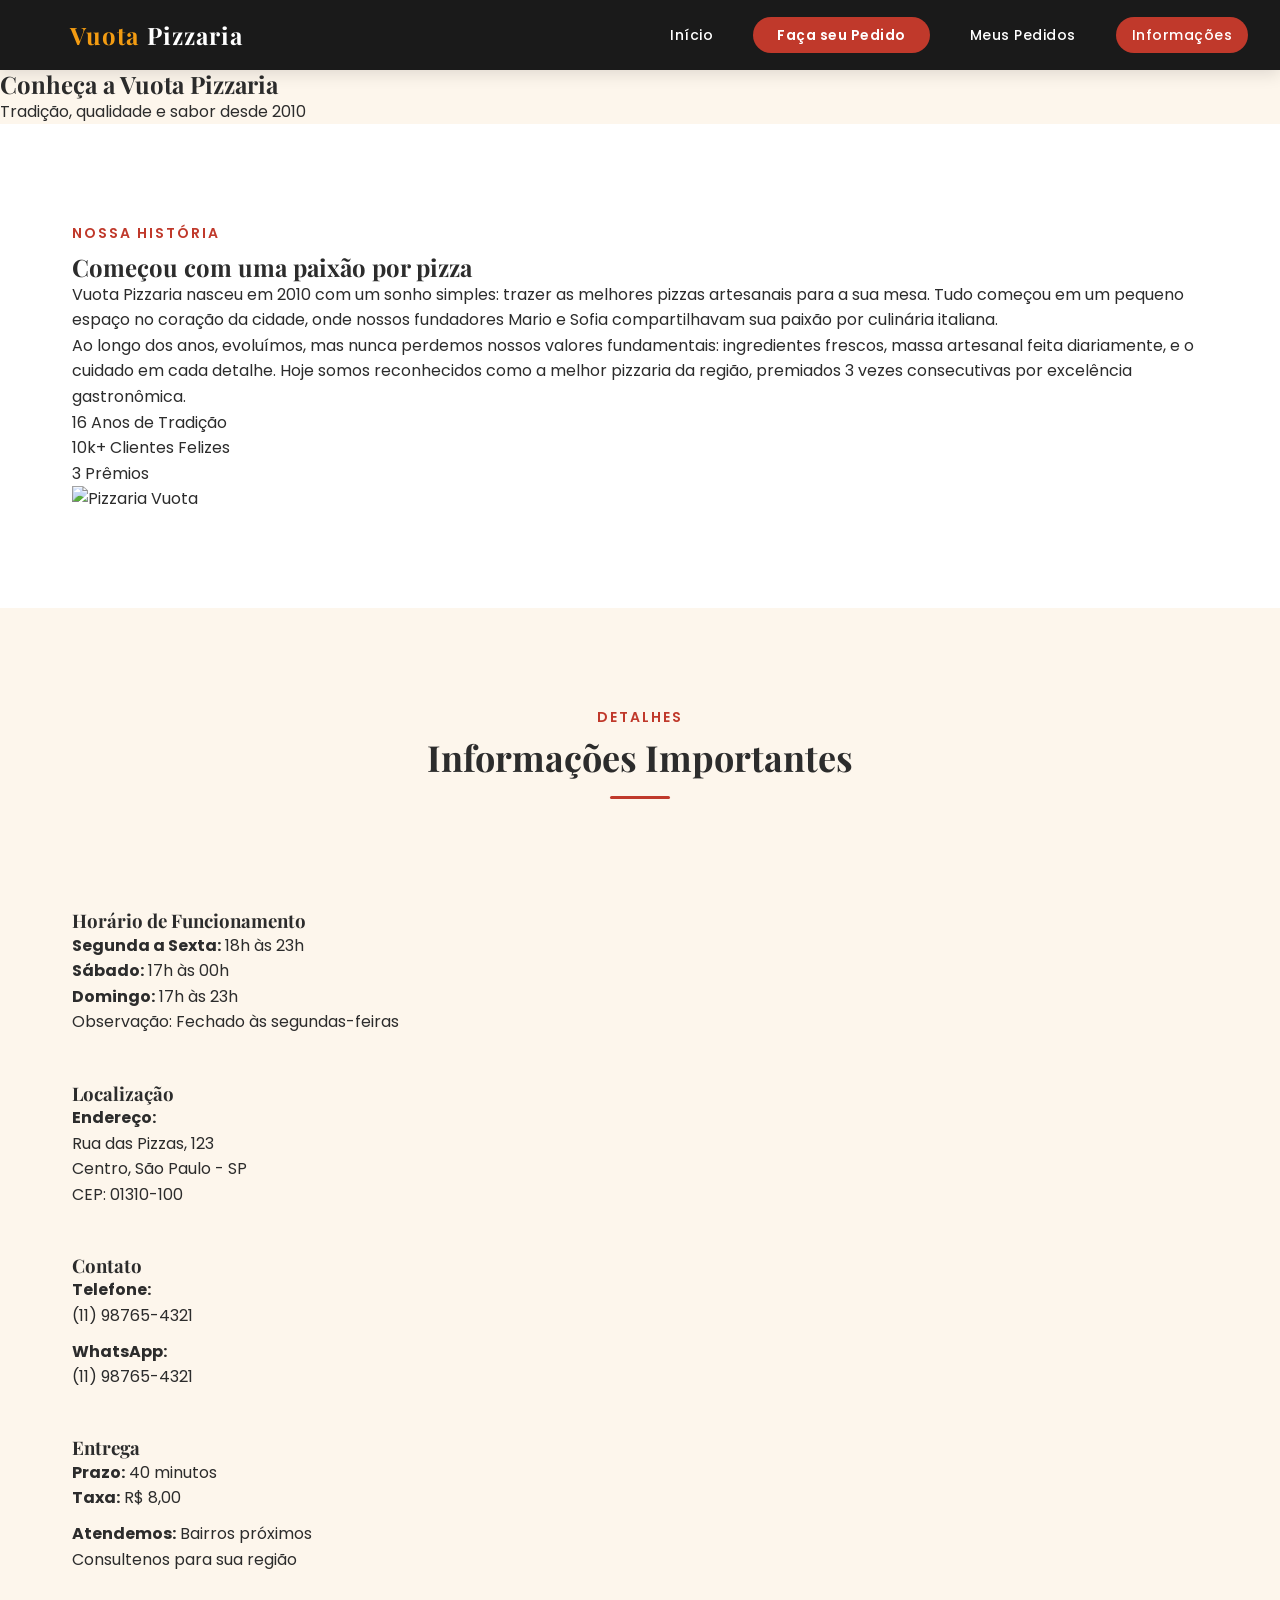
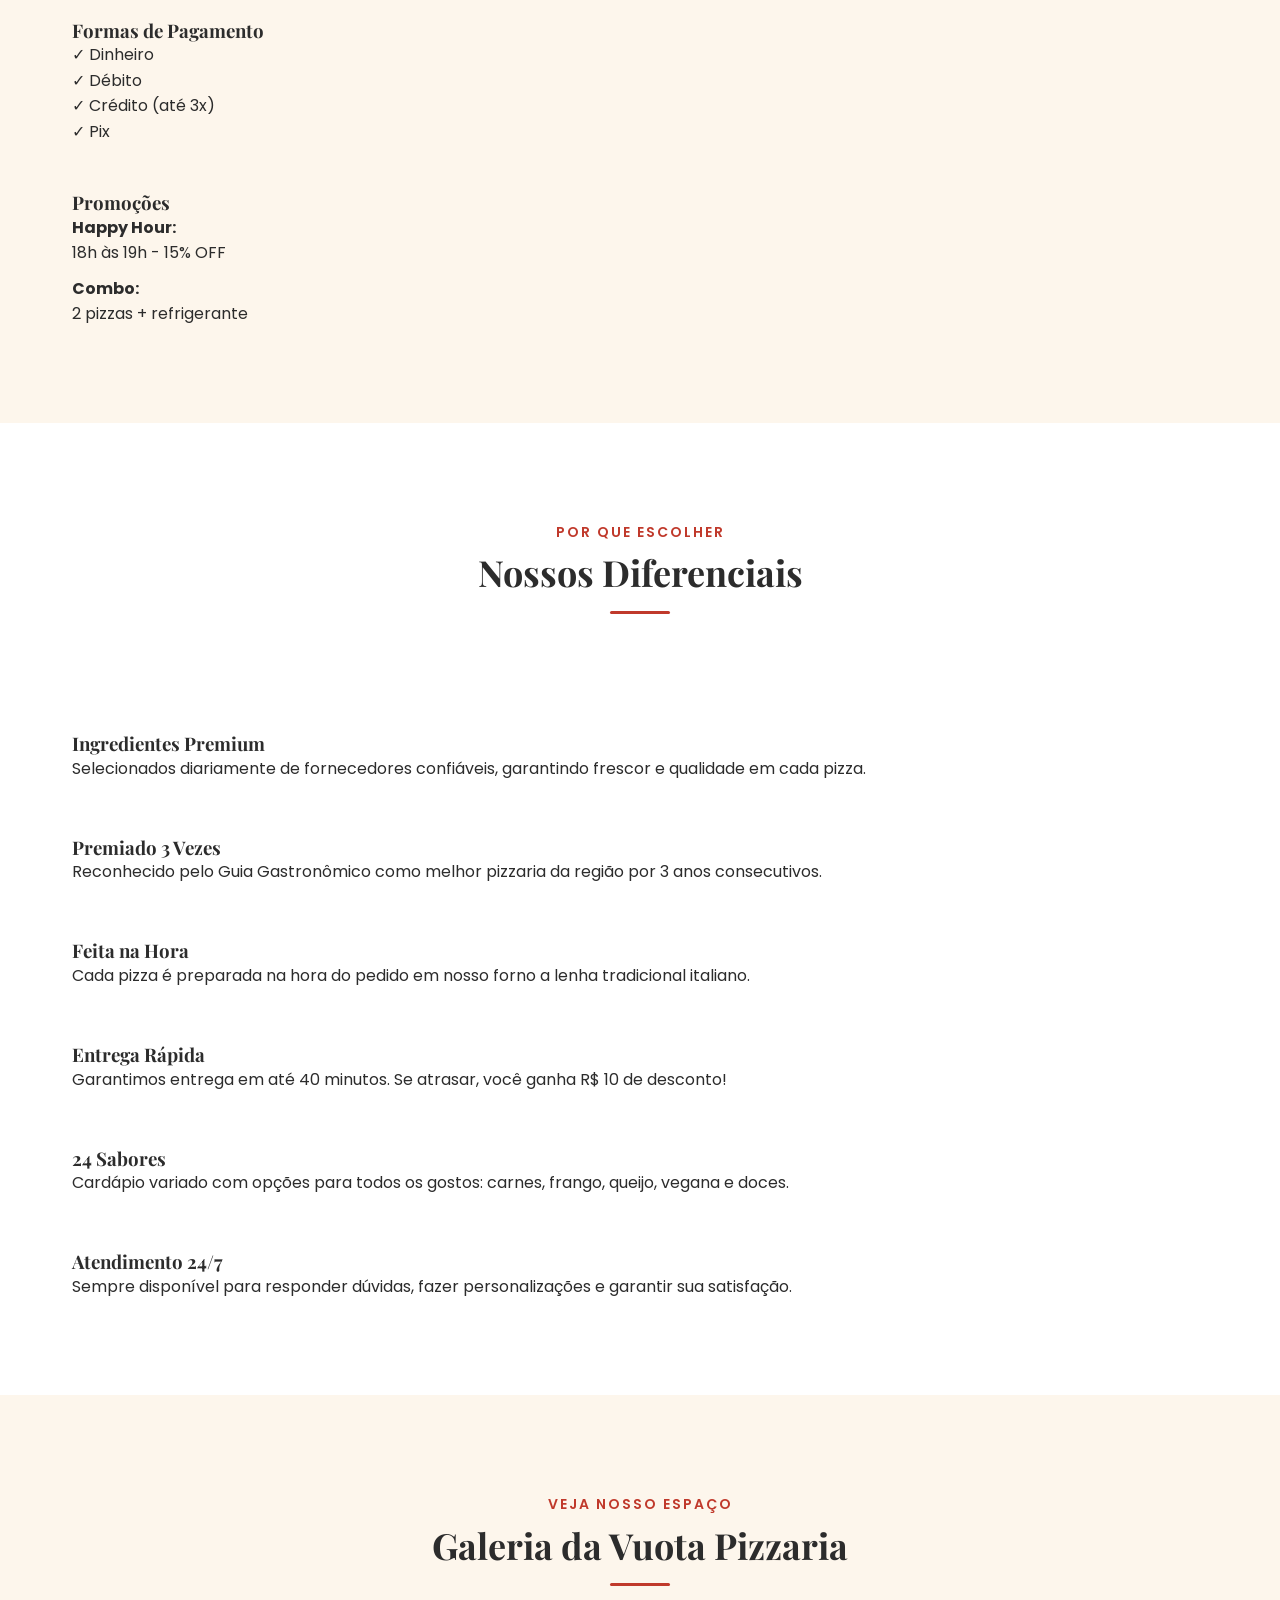
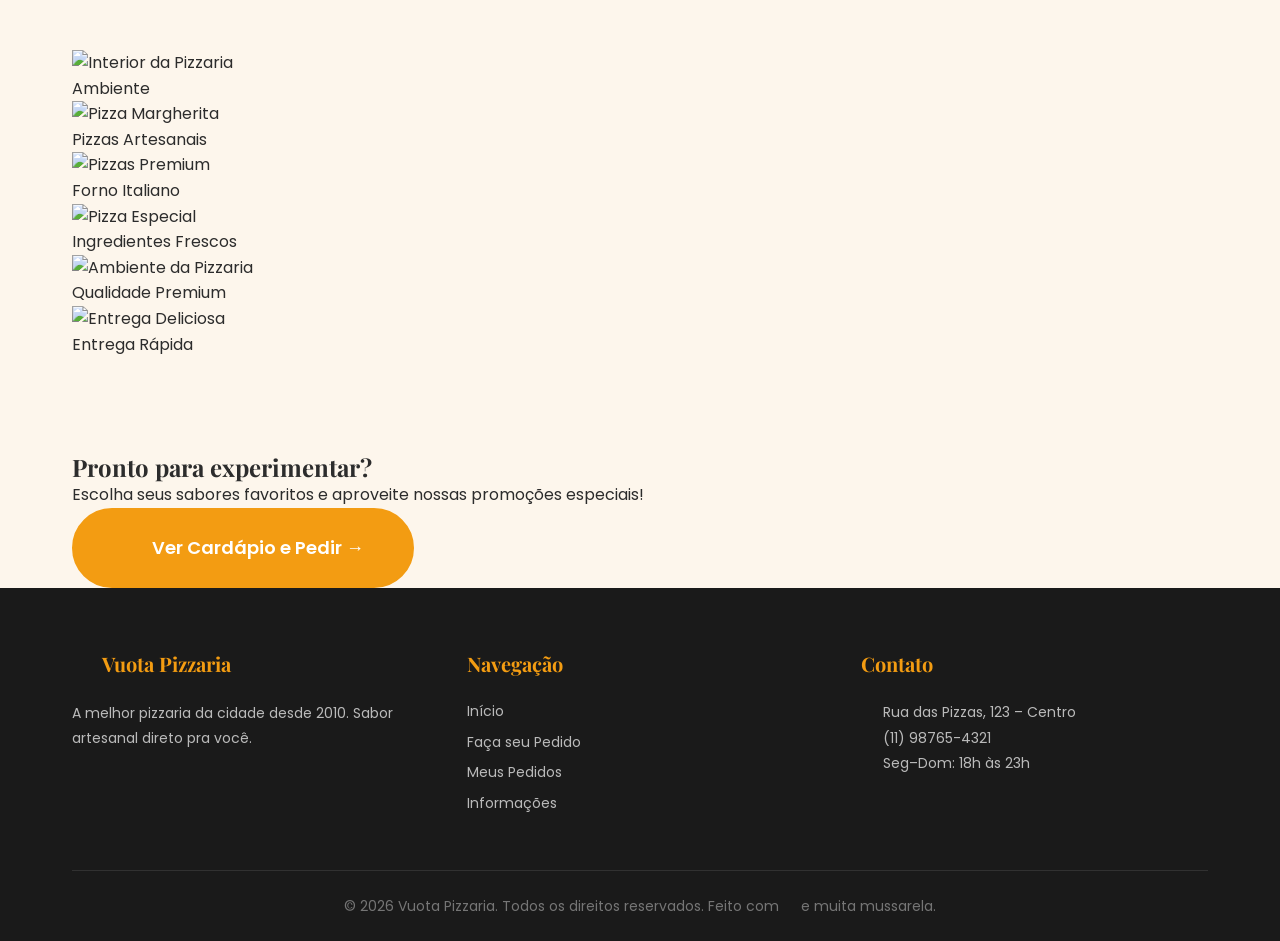
==== commit 70a12086: "feat: adicionar telas de cardapio e informacoes" ====
--- a/informacoes.html
+++ b/informacoes.html
@@ -3,503 +3,304 @@
   <head>
     <meta charset="UTF-8" />
     <meta name="viewport" content="width=device-width, initial-scale=1.0" />
-    <title>Informações - Vuota Pizzaria</title>
+    <title>Informações – Vuota Pizzaria</title>
 
     <link rel="preconnect" href="https://fonts.googleapis.com" />
     <link rel="preconnect" href="https://fonts.gstatic.com" crossorigin />
-    <link
-      href="https://fonts.googleapis.com/css2?family=Playfair+Display:wght@600;700;800&family=Poppins:wght@400;500;600;700&display=swap"
-      rel="stylesheet"
-    />
-
-    <link rel="stylesheet" href="./styles.css" />
-    <link rel="stylesheet" href="./CSS/informacoes.css" />
+    <link href="https://fonts.googleapis.com/css2?family=Playfair+Display:wght@600;700;800&family=Poppins:wght@400;500;600;700&display=swap" rel="stylesheet" />
+
+    <link rel="stylesheet" href="styles.css" />
+    <link rel="stylesheet" href="css/informacoes.css" />
   </head>
   <body>
+
     <!-- NAVBAR -->
     <nav class="navbar" id="navbar">
-      <a href="./index.html" class="navbar__logo">
-        <svg class="navbar__logo-icon" width="30" height="30">
-          <use href="./icons.svg#icon-pizza" />
-        </svg>
-        <span>Vuota</span>Pizzaria
+      <a href="index.html" class="navbar__logo">
+        <svg class="navbar__logo-icon" width="30" height="30"><use href="assets/icons.svg#icon-pizza"/></svg><span>Vuota</span>Pizzaria
       </a>
+
       <ul class="navbar__menu" id="navMenu">
-        <li><a href="./index.html" class="navbar__link">Início</a></li>
-        <li>
-          <a href="./cardapio.html" class="navbar__link navbar__link--cta"
-            >Faça seu Pedido</a
-          >
-        </li>
-        <li><a href="./pedidos.html" class="navbar__link">Meus Pedidos</a></li>
-        <li>
-          <a href="./informacoes.html" class="navbar__link active"
-            >Informações</a
-          >
-        </li>
+        <li><a href="index.html"       class="navbar__link">Início</a></li>
+        <li><a href="cardapio.html"    class="navbar__link navbar__link--cta">Faça seu Pedido</a></li>
+        <li><a href="pedidos.html"     class="navbar__link">Meus Pedidos</a></li>
+        <li><a href="informacoes.html" class="navbar__link active">Informações</a></li>
       </ul>
+
       <button class="navbar__hamburger" id="hamburger" aria-label="Abrir menu">
-        <span></span><span></span><span></span>
+        <span></span>
+        <span></span>
+        <span></span>
       </button>
     </nav>
 
+    <!-- CONTEÚDO PRINCIPAL -->
     <main class="page-wrapper">
-      <!-- PAGE HERO -->
-      <section class="page-hero">
-        <div class="page-hero__overlay"></div>
-        <div class="page-hero__content">
-          <div class="page-hero__eyebrow">Conheça a Vuota</div>
-          <h1 class="page-hero__title">
-            Tudo o que você precisa<br /><span>saber sobre nós</span>
-          </h1>
-          <p class="page-hero__subtitle">
-            Endereço, horários, formas de pagamento e área de entrega —<br />
-            tudo em um só lugar.
-          </p>
-        </div>
-      </section>
-
-      <!-- STATS STRIP -->
-      <div class="stats-strip">
+
+      <!-- HERO INFORMAÇÕES -->
+      <section class="hero-info">
+        <div class="hero-info__overlay"></div>
+        <div class="hero-info__content">
+          <h1 class="hero-info__title">Conheça a Vuota Pizzaria</h1>
+          <p class="hero-info__subtitle">Tradição, qualidade e sabor desde 2010</p>
+        </div>
+      </section>
+
+      <!-- SOBRE -->
+      <section class="section section--alt">
         <div class="container">
-          <div class="stats-grid">
-            <div class="stat-item animate-up">
-              <div class="stat-item__number">15+</div>
-              <div class="stat-item__label">Anos de história</div>
-            </div>
-            <div class="stat-item animate-up">
-              <div class="stat-item__number">3×</div>
-              <div class="stat-item__label">Prêmio melhor pizzaria</div>
-            </div>
-            <div class="stat-item animate-up">
-              <div class="stat-item__number">40 min</div>
-              <div class="stat-item__label">Tempo médio de entrega</div>
-            </div>
-            <div class="stat-item animate-up">
-              <div class="stat-item__number">4.9</div>
-              <div class="stat-item__label">Avaliação média ⭐</div>
-            </div>
-          </div>
-        </div>
-      </div>
-
-      <!-- CONTATO & HORÁRIOS -->
-      <section class="section" id="contato">
+          <div class="about-grid">
+            <div class="about-content">
+              <span class="section-title__eyebrow">Nossa História</span>
+              <h2 class="about-title">Começou com uma paixão por pizza</h2>
+              <p class="about-text">
+                Vuota Pizzaria nasceu em 2010 com um sonho simples: trazer as melhores pizzas artesanais para a sua mesa. Tudo começou em um pequeno espaço no coração da cidade, onde nossos fundadores Mario e Sofia compartilhavam sua paixão por culinária italiana.
+              </p>
+              <p class="about-text">
+                Ao longo dos anos, evoluímos, mas nunca perdemos nossos valores fundamentais: ingredientes frescos, massa artesanal feita diariamente, e o cuidado em cada detalhe. Hoje somos reconhecidos como a melhor pizzaria da região, premiados 3 vezes consecutivas por excelência gastronômica.
+              </p>
+              <div class="about-highlights">
+                <div class="highlight">
+                  <span class="highlight-number">16</span>
+                  <span class="highlight-label">Anos de Tradição</span>
+                </div>
+                <div class="highlight">
+                  <span class="highlight-number">10k+</span>
+                  <span class="highlight-label">Clientes Felizes</span>
+                </div>
+                <div class="highlight">
+                  <span class="highlight-number">3</span>
+                  <span class="highlight-label">Prêmios</span>
+                </div>
+              </div>
+            </div>
+            <div class="about-image">
+              <img src="https://images.unsplash.com/photo-1574071318508-1cdbab80d002?w=600&q=80" alt="Pizzaria Vuota" />
+            </div>
+          </div>
+        </div>
+      </section>
+
+      <!-- INFORMAÇÕES OPERACIONAIS -->
+      <section class="section infos-section">
         <div class="container">
-          <div class="section-title animate-up">
-            <span class="section-title__eyebrow">Fale conosco</span>
-            <h2 class="section-title__heading">Contato & Horários</h2>
+          <div class="section-title">
+            <span class="section-title__eyebrow">Detalhes</span>
+            <h2 class="section-title__heading">Informações Importantes</h2>
             <div class="divider"></div>
-            <p class="section-title__subheading">
-              Estamos aqui para atendê-lo. Entre em contato ou venha nos
-              visitar!
-            </p>
-          </div>
-
-          <div class="info-grid">
-            <!-- Coluna de Contato -->
-            <div class="contact-cards animate-up">
-              <div class="contact-card">
-                <div class="contact-card__icon">📍</div>
-                <div class="contact-card__body">
-                  <div class="contact-card__label">Endereço</div>
-                  <div class="contact-card__value">Rua das Pizzas, 123</div>
-                  <div class="contact-card__detail">
-                    Centro — São Paulo, SP<br />CEP: 01310-100
-                  </div>
-                </div>
-              </div>
-
-              <div class="contact-card">
-                <div class="contact-card__icon">📞</div>
-                <div class="contact-card__body">
-                  <div class="contact-card__label">Telefone & WhatsApp</div>
-                  <div class="contact-card__value">(11) 98765-4321</div>
-                  <div class="contact-card__detail">
-                    Atendimento de Seg a Dom<br />das 17h30 às 23h30
-                  </div>
-                </div>
-              </div>
-
-              <div class="contact-card">
-                <div class="contact-card__icon">✉️</div>
-                <div class="contact-card__body">
-                  <div class="contact-card__label">E-mail</div>
-                  <div class="contact-card__value">contato@vuota.com.br</div>
-                  <div class="contact-card__detail">
-                    Respondemos em até 24h<br />para dúvidas e sugestões
-                  </div>
-                </div>
-              </div>
-
-              <div class="contact-card">
-                <div class="contact-card__icon">📱</div>
-                <div class="contact-card__body">
-                  <div class="contact-card__label">Redes Sociais</div>
-                  <div class="contact-card__value">@vuotapizzaria</div>
-                  <div class="contact-card__detail">
-                    Instagram · Facebook · TikTok<br />Siga e fique por dentro
-                    das novidades!
-                  </div>
-                </div>
-              </div>
-            </div>
-
-            <!-- Horários -->
-            <div class="animate-up">
-              <div class="hours-card">
-                <div class="hours-card__header">
-                  <span class="hours-card__header-icon">🕐</span>
-                  <div>
-                    <div class="hours-card__header-title">
-                      Horário de Funcionamento
-                    </div>
-                    <div class="hours-card__header-sub">
-                      Incluindo feriados nacionais
-                    </div>
-                  </div>
-                </div>
-                <div class="hours-list">
-                  <div class="hours-item">
-                    <span class="hours-item__day">
-                      <span
-                        class="hours-item__dot hours-item__dot--closed"
-                      ></span>
-                      Segunda-feira
-                    </span>
-                    <span class="hours-item__time">Fechado</span>
-                  </div>
-                  <div class="hours-item">
-                    <span class="hours-item__day">
-                      <span class="hours-item__dot"></span>
-                      Terça-feira
-                    </span>
-                    <span class="hours-item__time hours-item__time--open"
-                      >18h às 23h</span
-                    >
-                  </div>
-                  <div class="hours-item">
-                    <span class="hours-item__day">
-                      <span class="hours-item__dot"></span>
-                      Quarta-feira
-                    </span>
-                    <span class="hours-item__time hours-item__time--open"
-                      >18h às 23h</span
-                    >
-                  </div>
-                  <div class="hours-item">
-                    <span class="hours-item__day">
-                      <span class="hours-item__dot"></span>
-                      Quinta-feira
-                      <span class="hours-badge" style="display: none"
-                        >Hoje</span
-                      >
-                    </span>
-                    <span class="hours-item__time hours-item__time--open"
-                      >18h às 23h</span
-                    >
-                  </div>
-                  <div class="hours-item">
-                    <span class="hours-item__day">
-                      <span class="hours-item__dot"></span>
-                      Sexta-feira
-                    </span>
-                    <span class="hours-item__time hours-item__time--open"
-                      >18h às 00h</span
-                    >
-                  </div>
-                  <div class="hours-item">
-                    <span class="hours-item__day">
-                      <span class="hours-item__dot"></span>
-                      Sábado
-                    </span>
-                    <span class="hours-item__time hours-item__time--open"
-                      >17h30 às 00h30</span
-                    >
-                  </div>
-                  <div class="hours-item">
-                    <span class="hours-item__day">
-                      <span class="hours-item__dot"></span>
-                      Domingo
-                    </span>
-                    <span class="hours-item__time hours-item__time--open"
-                      >17h30 às 23h</span
-                    >
-                  </div>
-                </div>
-              </div>
-
-              <!-- Status atual -->
-              <div id="status-banner" class="status-banner"></div>
-            </div>
-          </div>
-        </div>
-      </section>
-
-      <!-- MAPA -->
-      <section class="section section--alt" id="localizacao">
+          </div>
+
+          <div class="infos-grid">
+            <!-- Horário -->
+            <div class="info-card">
+              <div class="info-card__icon">
+                <svg width="40" height="40"><use href="assets/icons.svg#icon-clock"/></svg>
+              </div>
+              <h3 class="info-card__title">Horário de Funcionamento</h3>
+              <div class="info-card__content">
+                <p><strong>Segunda a Sexta:</strong> 18h às 23h</p>
+                <p><strong>Sábado:</strong> 17h às 00h</p>
+                <p><strong>Domingo:</strong> 17h às 23h</p>
+                <p class="info-note">Observação: Fechado às segundas-feiras</p>
+              </div>
+            </div>
+
+            <!-- Endereço -->
+            <div class="info-card">
+              <div class="info-card__icon">
+                <svg width="40" height="40"><use href="assets/icons.svg#icon-map-pin"/></svg>
+              </div>
+              <h3 class="info-card__title">Localização</h3>
+              <div class="info-card__content">
+                <p><strong>Endereço:</strong></p>
+                <p>Rua das Pizzas, 123</p>
+                <p>Centro, São Paulo - SP</p>
+                <p>CEP: 01310-100</p>
+              </div>
+            </div>
+
+            <!-- Telefone -->
+            <div class="info-card">
+              <div class="info-card__icon">
+                <svg width="40" height="40"><use href="assets/icons.svg#icon-phone"/></svg>
+              </div>
+              <h3 class="info-card__title">Contato</h3>
+              <div class="info-card__content">
+                <p><strong>Telefone:</strong></p>
+                <p><a href="tel:+551198765432">(11) 98765-4321</a></p>
+                <p style="margin-top: 10px;"><strong>WhatsApp:</strong></p>
+                <p><a href="https://wa.me/551198765432" target="_blank">(11) 98765-4321</a></p>
+              </div>
+            </div>
+
+            <!-- Entrega -->
+            <div class="info-card">
+              <div class="info-card__icon">
+                <svg width="40" height="40"><use href="assets/icons.svg#icon-zap"/></svg>
+              </div>
+              <h3 class="info-card__title">Entrega</h3>
+              <div class="info-card__content">
+                <p><strong>Prazo:</strong> 40 minutos</p>
+                <p><strong>Taxa:</strong> R$ 8,00</p>
+                <p style="margin-top: 10px;"><strong>Atendemos:</strong> Bairros próximos</p>
+                <p class="info-note">Consultenos para sua região</p>
+              </div>
+            </div>
+
+            <!-- Pagamento -->
+            <div class="info-card">
+              <div class="info-card__icon">
+                <svg width="40" height="40"><use href="assets/icons.svg#icon-credit-card"/></svg>
+              </div>
+              <h3 class="info-card__title">Formas de Pagamento</h3>
+              <div class="info-card__content">
+                <p>✓ Dinheiro</p>
+                <p>✓ Débito</p>
+                <p>✓ Crédito (até 3x)</p>
+                <p>✓ Pix</p>
+              </div>
+            </div>
+
+            <!-- Promoções -->
+            <div class="info-card">
+              <div class="info-card__icon">
+                <svg width="40" height="40"><use href="assets/icons.svg#icon-gift"/></svg>
+              </div>
+              <h3 class="info-card__title">Promoções</h3>
+              <div class="info-card__content">
+                <p><strong>Happy Hour:</strong></p>
+                <p>18h às 19h - 15% OFF</p>
+                <p style="margin-top: 10px;"><strong>Combo:</strong></p>
+                <p>2 pizzas + refrigerante</p>
+              </div>
+            </div>
+          </div>
+        </div>
+      </section>
+
+      <!-- DIFERENCIAIS -->
+      <section class="section section--alt">
         <div class="container">
-          <div class="section-title animate-up">
-            <span class="section-title__eyebrow">Como Chegar</span>
-            <h2 class="section-title__heading">Nossa Localização</h2>
+          <div class="section-title">
+            <span class="section-title__eyebrow">Por que escolher</span>
+            <h2 class="section-title__heading">Nossos Diferenciais</h2>
             <div class="divider"></div>
-            <p class="section-title__subheading">
-              No coração do Centro, fácil de achar e ainda mais fácil de amar.
-            </p>
-          </div>
-
-          <div class="map-wrapper animate-up">
-            <iframe
-              src="https://www.google.com/maps/embed?pb=!1m18!1m12!1m3!1d3657.1!2d-46.6543!3d-23.5505!2m3!1f0!2f0!3f0!3m2!1i1024!2i768!4f13.1!3m3!1m2!1s0x0%3A0x0!2zMjPCsDMzJzAxLjgiUyA0NsKwMzknMTUuNSJX!5e0!3m2!1spt-BR!2sbr!4v1234567890"
-              allowfullscreen=""
-              loading="lazy"
-              referrerpolicy="no-referrer-when-downgrade"
-              title="Localização da Vuota Pizzaria"
-            >
-            </iframe>
-            <div class="map-overlay-badge">
-              <span class="map-overlay-badge__icon">📍</span>
-              <div>
-                <div class="map-overlay-badge__text">Vuota Pizzaria</div>
-                <div class="map-overlay-badge__sub">
-                  Rua das Pizzas, 123 – Centro
-                </div>
-              </div>
-            </div>
-          </div>
-
-          <div class="map-actions">
-            <a
-              href="https://maps.google.com/?q=Rua+das+Pizzas+123+Centro+São+Paulo"
-              target="_blank"
-              class="btn btn--primary"
-            >
-              🗺️ Abrir no Google Maps
-            </a>
-            <a
-              href="https://waze.com/ul?q=Rua+das+Pizzas+123+São+Paulo"
-              target="_blank"
-              class="btn btn--outline"
-            >
-              🚗 Abrir no Waze
-            </a>
-          </div>
-        </div>
-      </section>
-
-      <!-- ÁREA DE ENTREGA -->
-      <section class="section" id="entrega">
+          </div>
+
+          <div class="diferenciais-grid">
+            <div class="diferencial-card">
+              <span class="diferencial-icon">
+                <svg width="48" height="48"><use href="assets/icons.svg#icon-leaf"/></svg>
+              </span>
+              <h3 class="diferencial-title">Ingredientes Premium</h3>
+              <p class="diferencial-text">Selecionados diariamente de fornecedores confiáveis, garantindo frescor e qualidade em cada pizza.</p>
+            </div>
+
+            <div class="diferencial-card">
+              <span class="diferencial-icon">
+                <svg width="48" height="48"><use href="assets/icons.svg#icon-trophy"/></svg>
+              </span>
+              <h3 class="diferencial-title">Premiado 3 Vezes</h3>
+              <p class="diferencial-text">Reconhecido pelo Guia Gastronômico como melhor pizzaria da região por 3 anos consecutivos.</p>
+            </div>
+
+            <div class="diferencial-card">
+              <span class="diferencial-icon">
+                <svg width="48" height="48"><use href="assets/icons.svg#icon-heart"/></svg>
+              </span>
+              <h3 class="diferencial-title">Feita na Hora</h3>
+              <p class="diferencial-text">Cada pizza é preparada na hora do pedido em nosso forno a lenha tradicional italiano.</p>
+            </div>
+
+            <div class="diferencial-card">
+              <span class="diferencial-icon">
+                <svg width="48" height="48"><use href="assets/icons.svg#icon-zap"/></svg>
+              </span>
+              <h3 class="diferencial-title">Entrega Rápida</h3>
+              <p class="diferencial-text">Garantimos entrega em até 40 minutos. Se atrasar, você ganha R$ 10 de desconto!</p>
+            </div>
+
+            <div class="diferencial-card">
+              <span class="diferencial-icon">
+                <svg width="48" height="48"><use href="assets/icons.svg#icon-pizza"/></svg>
+              </span>
+              <h3 class="diferencial-title">24 Sabores</h3>
+              <p class="diferencial-text">Cardápio variado com opções para todos os gostos: carnes, frango, queijo, vegana e doces.</p>
+            </div>
+
+            <div class="diferencial-card">
+              <span class="diferencial-icon">
+                <svg width="48" height="48"><use href="assets/icons.svg#icon-phone"/></svg>
+              </span>
+              <h3 class="diferencial-title">Atendimento 24/7</h3>
+              <p class="diferencial-text">Sempre disponível para responder dúvidas, fazer personalizações e garantir sua satisfação.</p>
+            </div>
+          </div>
+        </div>
+      </section>
+
+      <!-- GALERIA -->
+      <section class="section">
         <div class="container">
-          <div class="section-title animate-up">
-            <span class="section-title__eyebrow">Delivery</span>
-            <h2 class="section-title__heading">Área de Entrega</h2>
+          <div class="section-title">
+            <span class="section-title__eyebrow">Veja Nosso Espaço</span>
+            <h2 class="section-title__heading">Galeria da Vuota Pizzaria</h2>
             <div class="divider"></div>
-            <p class="section-title__subheading">
-              Entregamos em toda a região central e bairros próximos.
-            </p>
-          </div>
-
-          <div class="delivery-grid animate-up">
-            <div class="delivery-zone delivery-zone--green">
-              <div class="delivery-zone__icon">🟢</div>
-              <div class="delivery-zone__name">Zona 1 – Centro</div>
-              <div class="delivery-zone__time">⏱ até 30 minutos</div>
-              <div class="delivery-zone__fee delivery-zone__fee--free">
-                Frete Grátis
-              </div>
-              <div class="delivery-zone__neighborhoods">
-                Centro · República · Sé · Santa Efigênia
-              </div>
-            </div>
-
-            <div class="delivery-zone delivery-zone--yellow">
-              <div class="delivery-zone__icon">🟡</div>
-              <div class="delivery-zone__name">Zona 2 – Próximo</div>
-              <div class="delivery-zone__time">⏱ até 45 minutos</div>
-              <div class="delivery-zone__fee">R$ 5,90</div>
-              <div class="delivery-zone__neighborhoods">
-                Consolação · Bela Vista · Liberdade · Cambuci
-              </div>
-            </div>
-
-            <div class="delivery-zone delivery-zone--red">
-              <div class="delivery-zone__icon">🔴</div>
-              <div class="delivery-zone__name">Zona 3 – Estendida</div>
-              <div class="delivery-zone__time">⏱ até 60 minutos</div>
-              <div class="delivery-zone__fee">R$ 9,90</div>
-              <div class="delivery-zone__neighborhoods">
-                Pinheiros · Itaim · Vila Madalena · Moema
-              </div>
-            </div>
-          </div>
-
-          <p class="delivery-note">
-            🛵 Pedido mínimo de <strong>R$ 25,00</strong> para delivery
-            &nbsp;·&nbsp; Frete grátis em pedidos acima de
-            <strong>R$ 80,00</strong> em qualquer zona
-          </p>
-        </div>
-      </section>
-
-      <!-- PAGAMENTOS -->
-      <section class="section section--alt" id="pagamento">
-        <div class="container">
-          <div class="section-title animate-up">
-            <span class="section-title__eyebrow">Pagamentos</span>
-            <h2 class="section-title__heading">Formas de Pagamento</h2>
-            <div class="divider"></div>
-            <p class="section-title__subheading">
-              Aceitamos as principais formas de pagamento para sua conveniência.
-            </p>
-          </div>
-
-          <div class="payment-methods animate-up">
-            <div class="payment-pill">
-              <span class="payment-pill__icon">💳</span> Visa
-            </div>
-            <div class="payment-pill">
-              <span class="payment-pill__icon">💳</span> Mastercard
-            </div>
-            <div class="payment-pill">
-              <span class="payment-pill__icon">💳</span> Elo
-            </div>
-            <div class="payment-pill">
-              <span class="payment-pill__icon">💳</span> American Express
-            </div>
-            <div class="payment-pill">
-              <span class="payment-pill__icon">🔵</span> PIX
-            </div>
-            <div class="payment-pill">
-              <span class="payment-pill__icon">💵</span> Dinheiro
-            </div>
-            <div class="payment-pill">
-              <span class="payment-pill__icon">🍔</span> iFood Pay
-            </div>
-            <div class="payment-pill">
-              <span class="payment-pill__icon">🎟️</span> Vale Refeição (VR)
-            </div>
-            <div class="payment-pill">
-              <span class="payment-pill__icon">🎟️</span> Alelo
-            </div>
-            <div class="payment-pill">
-              <span class="payment-pill__icon">🎟️</span> Sodexo
-            </div>
-          </div>
-
-          <p class="payment-note">
-            💡 Pagamento online disponível no app e site &nbsp;·&nbsp; Pagamento
-            na entrega aceito para pedidos até R$ 200,00
-          </p>
-        </div>
-      </section>
-
-      <!-- FAQ -->
-      <section class="section" id="faq">
-        <div class="container">
-          <div class="section-title animate-up">
-            <span class="section-title__eyebrow">Dúvidas</span>
-            <h2 class="section-title__heading">Perguntas Frequentes</h2>
-            <div class="divider"></div>
-          </div>
-
-          <div class="faq-list animate-up">
-            <div class="faq-item">
-              <button class="faq-question" data-faq="0">
-                Qual o prazo de entrega?
-                <span class="faq-chevron">▾</span>
-              </button>
-              <div class="faq-answer" data-faq-answer="0">
-                Nosso tempo médio de entrega é de 35 a 45 minutos dependendo da
-                sua localização. Garantimos que sua pizza chegue quentinha —
-                caso ultrapasse 60 minutos, você recebe um desconto de 20% no
-                próximo pedido automaticamente.
-              </div>
-            </div>
-
-            <div class="faq-item">
-              <button class="faq-question" data-faq="1">
-                Vocês fazem pizza meio a meio?
-                <span class="faq-chevron">▾</span>
-              </button>
-              <div class="faq-answer" data-faq-answer="1">
-                Sim! Todas as nossas pizzas podem ser feitas meio a meio. No
-                cardápio online, basta selecionar "Metade & Metade" e escolher
-                dois sabores diferentes. O preço final é calculado com base no
-                sabor de maior valor.
-              </div>
-            </div>
-
-            <div class="faq-item">
-              <button class="faq-question" data-faq="2">
-                Posso fazer pedidos com antecedência?
-                <span class="faq-chevron">▾</span>
-              </button>
-              <div class="faq-answer" data-faq-answer="2">
-                Sim! Aceitamos pedidos agendados com até 2 horas de
-                antecedência. Para eventos e grupos acima de 10 pizzas, entre em
-                contato direto pelo WhatsApp (11) 98765-4321 para agendar com
-                mais tempo e garantir disponibilidade.
-              </div>
-            </div>
-
-            <div class="faq-item">
-              <button class="faq-question" data-faq="3">
-                Vocês têm opções vegetarianas ou veganas?
-                <span class="faq-chevron">▾</span>
-              </button>
-              <div class="faq-answer" data-faq-answer="3">
-                Com certeza! Temos diversas opções vegetarianas no cardápio,
-                como Margherita, Cogumelos, Abobrinha com Ricota e mais. Para
-                veganos, oferecemos a base de molho de tomate com legumes
-                grelhados — o queijo pode ser substituído por queijo vegano sob
-                consulta.
-              </div>
-            </div>
-
-            <div class="faq-item">
-              <button class="faq-question" data-faq="4">
-                Como posso acompanhar meu pedido?
-                <span class="faq-chevron">▾</span>
-              </button>
-              <div class="faq-answer" data-faq-answer="4">
-                Após confirmar seu pedido, você pode acompanhar o status em
-                tempo real na seção "Meus Pedidos" do nosso site. Também
-                enviamos atualizações via WhatsApp em cada etapa: confirmação,
-                preparo, saiu para entrega e entregue.
-              </div>
-            </div>
-
-            <div class="faq-item">
-              <button class="faq-question" data-faq="5">
-                Posso retirar no local?
-                <span class="faq-chevron">▾</span>
-              </button>
-              <div class="faq-answer" data-faq-answer="5">
-                Sim, aceitamos retirada no balcão! Basta selecionar a opção
-                "Retirar no Local" ao finalizar seu pedido. Você recebe uma
-                notificação quando sua pizza estiver pronta — geralmente em 20 a
-                25 minutos.
-              </div>
-            </div>
-          </div>
-        </div>
-      </section>
-
-      <!-- CTA BANNER -->
+          </div>
+
+          <div class="gallery-grid">
+            <div class="gallery-item">
+              <img src="https://images.unsplash.com/photo-1574071318508-1cdbab80d002?w=600&q=80" alt="Interior da Pizzaria" />
+              <div class="gallery-overlay">
+                <span>Ambiente</span>
+              </div>
+            </div>
+            <div class="gallery-item">
+              <img src="https://images.unsplash.com/photo-1574071318508-1cdbab80d002?w=400&q=80" alt="Pizza Margherita" />
+              <div class="gallery-overlay">
+                <span>Pizzas Artesanais</span>
+              </div>
+            </div>
+            <div class="gallery-item">
+              <img src="https://images.unsplash.com/photo-1513104890138-7c749659a591?w=400&q=80" alt="Pizzas Premium" />
+              <div class="gallery-overlay">
+                <span>Forno Italiano</span>
+              </div>
+            </div>
+            <div class="gallery-item">
+              <img src="https://images.unsplash.com/photo-1565299624946-b28f40a0ae38?w=400&q=80" alt="Pizza Especial" />
+              <div class="gallery-overlay">
+                <span>Ingredientes Frescos</span>
+              </div>
+            </div>
+            <div class="gallery-item">
+              <img src="https://images.unsplash.com/photo-1574071318508-1cdbab80d002?w=600&q=80" alt="Ambiente da Pizzaria" />
+              <div class="gallery-overlay">
+                <span>Qualidade Premium</span>
+              </div>
+            </div>
+            <div class="gallery-item">
+              <img src="https://images.unsplash.com/photo-1574071318508-1cdbab80d002?w=400&q=80" alt="Entrega Deliciosa" />
+              <div class="gallery-overlay">
+                <span>Entrega Rápida</span>
+              </div>
+            </div>
+          </div>
+        </div>
+      </section>
+
+      <!-- CTA FINAL -->
       <section class="cta-banner">
-        <div class="container">
-          <h2 class="cta-banner__title">Pronto para pedir?</h2>
-          <p class="cta-banner__text">
-            Monte seu pedido em menos de 2 minutos e receba quentinho em casa.
-          </p>
-          <a href="cardapio.html" class="btn btn--outline-white btn--lg">
-            <svg width="22" height="22">
-              <use href="../../icons.svg#icon-pizza" />
-            </svg>
-            Fazer Pedido Agora →
+        <div class="container cta-banner-container-info">
+          <h2 class="cta-banner__title">Pronto para experimentar?</h2>
+          <p class="cta-banner__text">Escolha seus sabores favoritos e aproveite nossas promoções especiais!</p>
+          <a href="cardapio.html" class="btn btn--secondary btn--lg">
+            <svg width="22" height="22"><use href="assets/icons.svg#icon-pizza"/></svg>
+            Ver Cardápio e Pedir →
           </a>
         </div>
       </section>
+
     </main>
 
     <!-- FOOTER -->
@@ -508,91 +309,39 @@
         <div class="footer__grid">
           <div>
             <h4 class="footer__title">
-              <svg
-                style="
-                  display: inline;
-                  vertical-align: middle;
-                  margin-right: 6px;
-                "
-                width="20"
-                height="20"
-              >
-                <use href="../../icons.svg#icon-pizza" />
-              </svg>
+              <svg style="display:inline;vertical-align:middle;margin-right:6px" width="20" height="20"><use href="assets/icons.svg#icon-pizza"/></svg>
               Vuota Pizzaria
             </h4>
-            <p class="footer__text">
-              A melhor pizzaria da cidade desde 2010. Sabor artesanal direto pra
-              você.
-            </p>
+            <p class="footer__text">A melhor pizzaria da cidade desde 2010. Sabor artesanal direto pra você.</p>
           </div>
           <div>
             <h4 class="footer__title">Navegação</h4>
-            <a href="index.html" class="footer__link">Início</a>
-            <a href="cardapio.html" class="footer__link">Faça seu Pedido</a>
-            <a href="pedidos.html" class="footer__link">Meus Pedidos</a>
+            <a href="index.html"       class="footer__link">Início</a>
+            <a href="cardapio.html"    class="footer__link">Faça seu Pedido</a>
+            <a href="pedidos.html"     class="footer__link">Meus Pedidos</a>
             <a href="informacoes.html" class="footer__link">Informações</a>
           </div>
           <div>
             <h4 class="footer__title">Contato</h4>
             <p class="footer__text">
-              <svg
-                style="
-                  display: inline;
-                  vertical-align: middle;
-                  margin-right: 4px;
-                "
-                width="14"
-                height="14"
-              >
-                <use href="../../icons.svg#icon-map-pin" />
-              </svg>
+              <svg style="display:inline;vertical-align:middle;margin-right:4px" width="14" height="14"><use href="assets/icons.svg#icon-map-pin"/></svg>
               Rua das Pizzas, 123 – Centro<br />
-              <svg
-                style="
-                  display: inline;
-                  vertical-align: middle;
-                  margin-right: 4px;
-                "
-                width="14"
-                height="14"
-              >
-                <use href="../../icons.svg#icon-phone" />
-              </svg>
-
+              <svg style="display:inline;vertical-align:middle;margin-right:4px" width="14" height="14"><use href="assets/icons.svg#icon-phone"/></svg>
               (11) 98765-4321<br />
-              <svg
-                style="
-                  display: inline;
-                  vertical-align: middle;
-                  margin-right: 4px;
-                "
-                width="14"
-                height="14"
-              >
-                <use href="../../icons.svg#icon-clock" />
-              </svg>
-              Ter–Dom: 18h às 23h
+              <svg style="display:inline;vertical-align:middle;margin-right:4px" width="14" height="14"><use href="assets/icons.svg#icon-clock"/></svg>
+              Seg–Dom: 18h às 23h
             </p>
           </div>
         </div>
         <div class="footer__bottom">
-          <p>
-            © 2026 Vuota Pizzaria. Todos os direitos reservados. Feito com
-            <svg
-              style="display: inline; vertical-align: middle"
-              width="14"
-              height="14"
-            >
-              <use href="../../icons.svg#icon-heart-fill" />
-            </svg>
+          <p>© 2026 Vuota Pizzaria. Todos os direitos reservados. Feito com
+            <svg style="display:inline;vertical-align:middle" width="14" height="14"><use href="assets/icons.svg#icon-heart-fill"/></svg>
             e muita mussarela.
           </p>
         </div>
       </div>
     </footer>
 
-    <script src="./app.js"></script>
-    <script src="./JS/informacoes.js"></script>
+    <script src="app.js"></script>
   </body>
 </html>
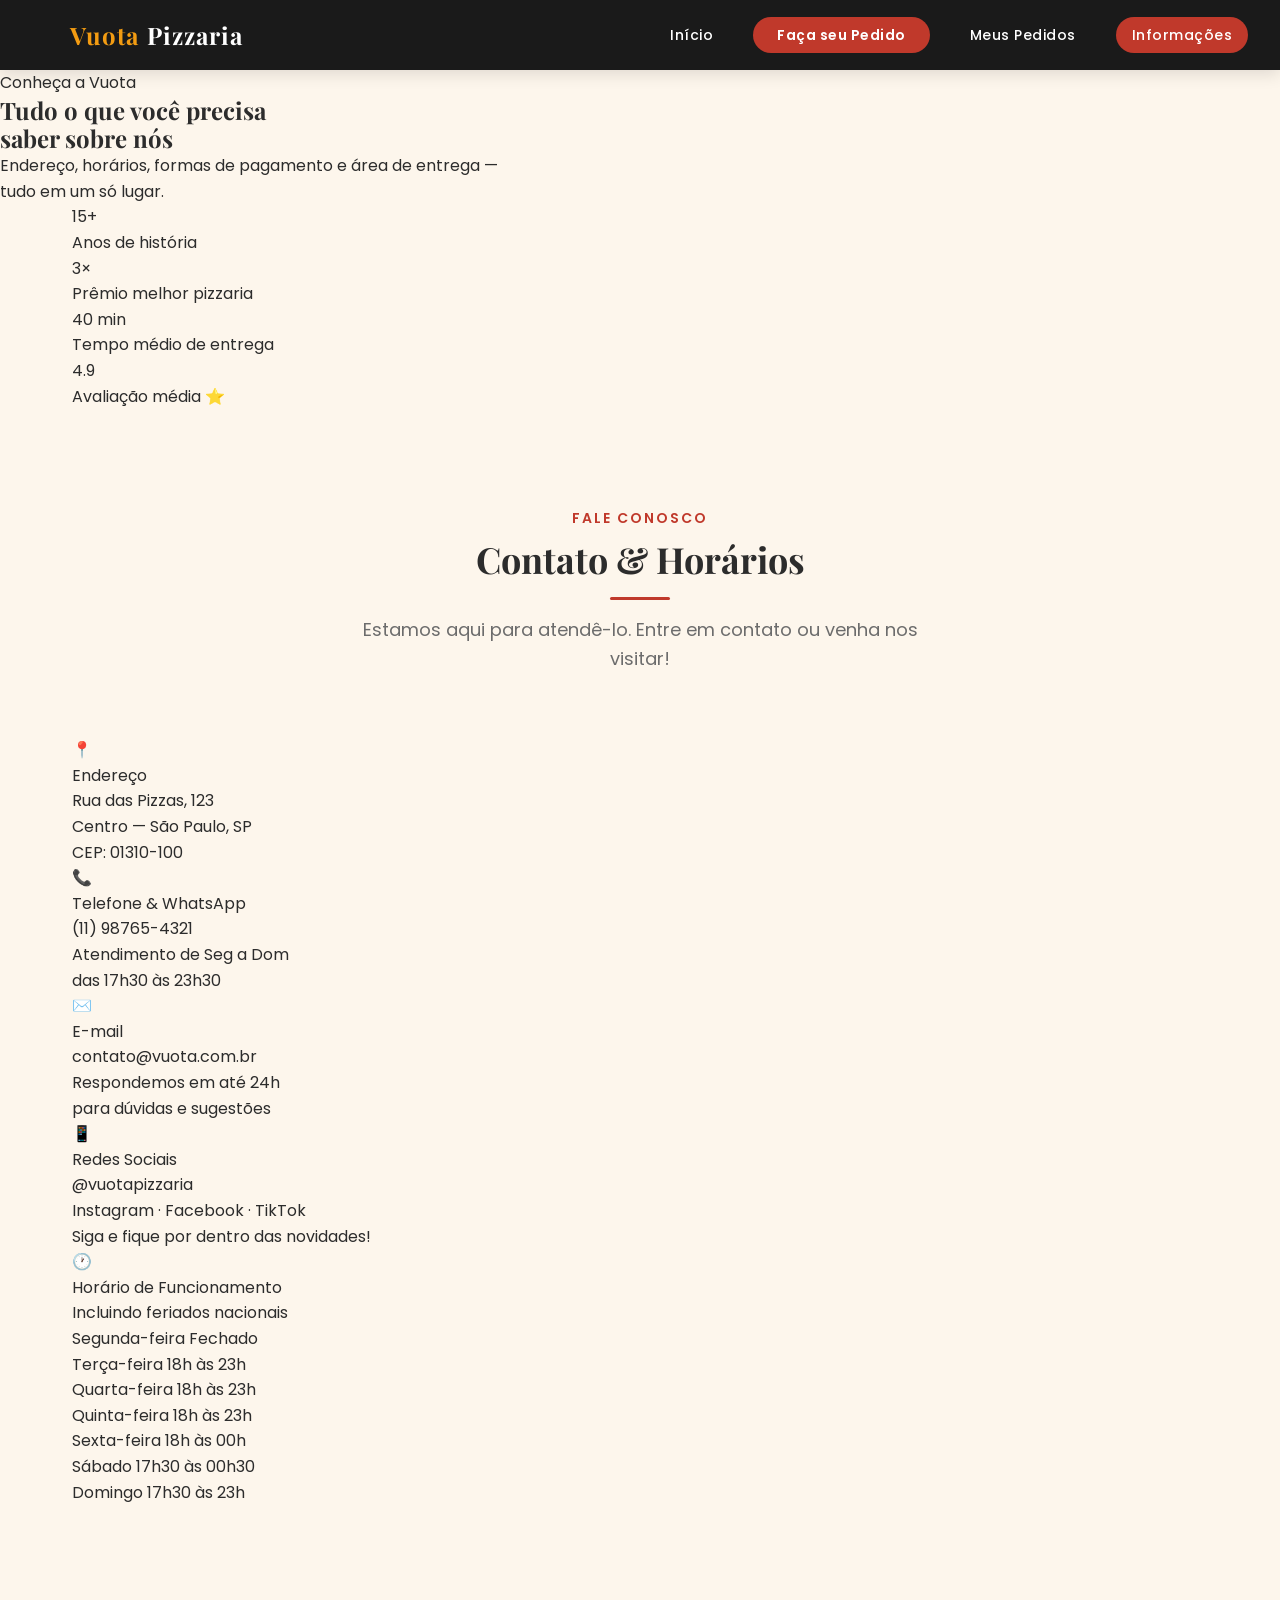
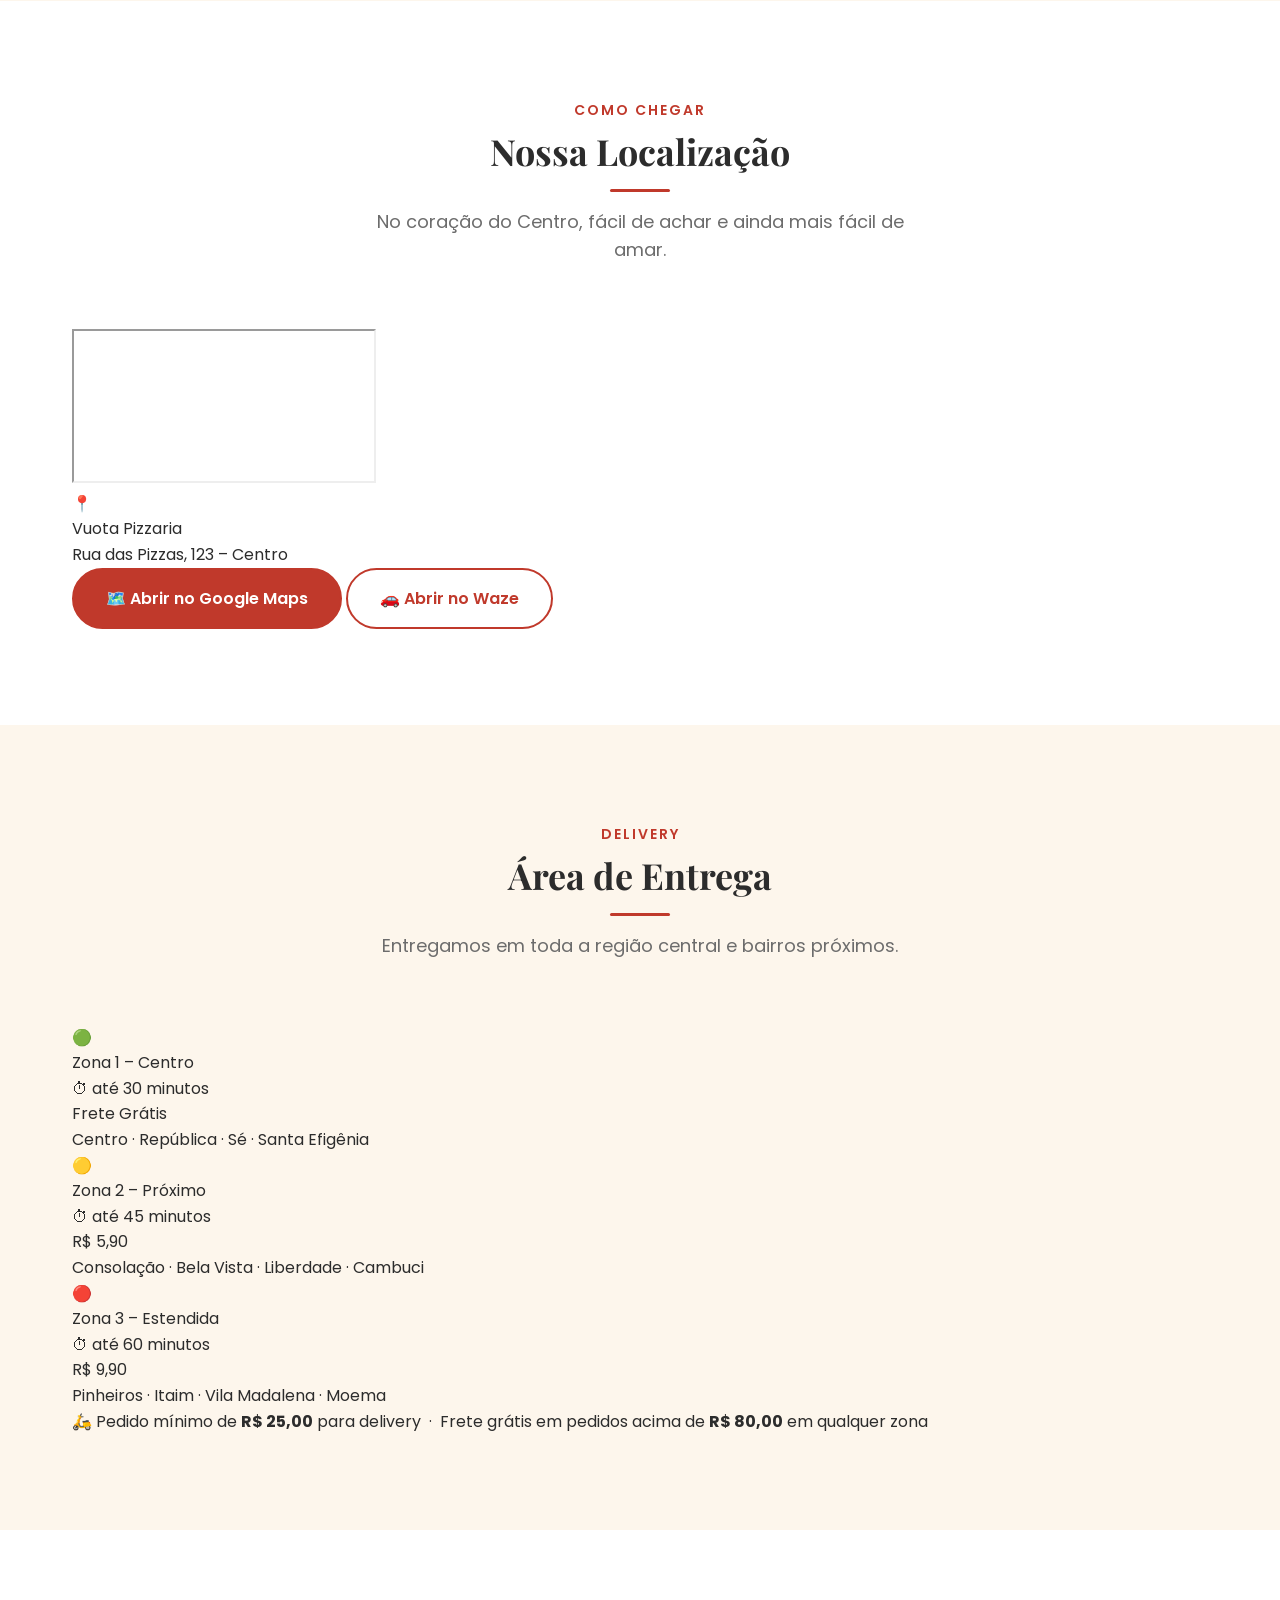
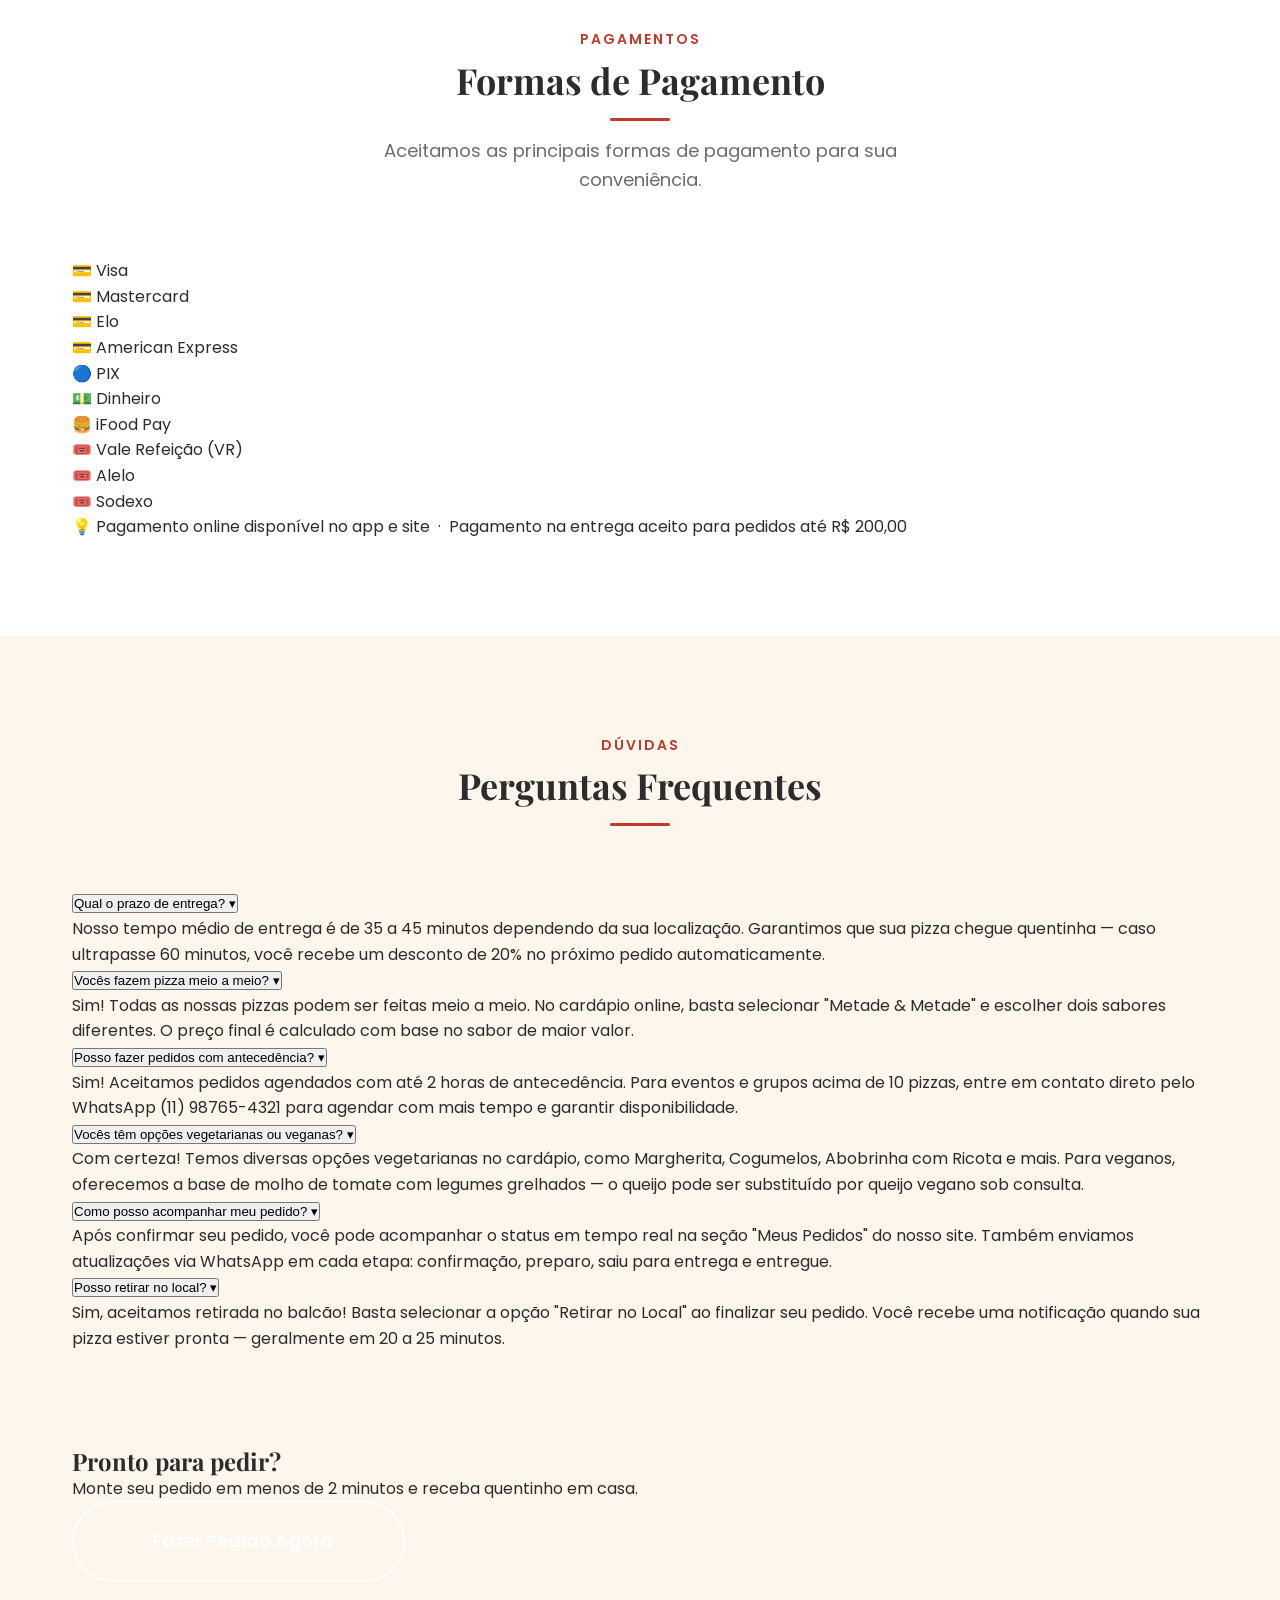
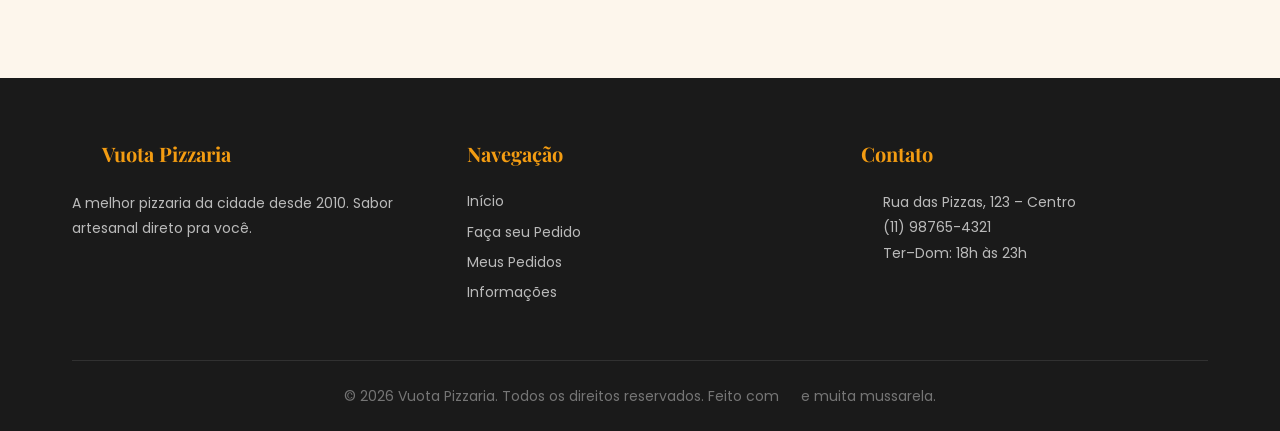
==== commit 62e3b604: "Ajustes na estrutura - nome das pastas em minúsculo" ====
--- a/informacoes.html
+++ b/informacoes.html
@@ -3,304 +3,503 @@
   <head>
     <meta charset="UTF-8" />
     <meta name="viewport" content="width=device-width, initial-scale=1.0" />
-    <title>Informações – Vuota Pizzaria</title>
+    <title>Informações - Vuota Pizzaria</title>
 
     <link rel="preconnect" href="https://fonts.googleapis.com" />
     <link rel="preconnect" href="https://fonts.gstatic.com" crossorigin />
-    <link href="https://fonts.googleapis.com/css2?family=Playfair+Display:wght@600;700;800&family=Poppins:wght@400;500;600;700&display=swap" rel="stylesheet" />
-
-    <link rel="stylesheet" href="styles.css" />
-    <link rel="stylesheet" href="css/informacoes.css" />
+    <link
+      href="https://fonts.googleapis.com/css2?family=Playfair+Display:wght@600;700;800&family=Poppins:wght@400;500;600;700&display=swap"
+      rel="stylesheet"
+    />
+
+    <link rel="stylesheet" href="./styles.css" />
+    <link rel="stylesheet" href="./css/informacoes.css" />
   </head>
   <body>
-
     <!-- NAVBAR -->
     <nav class="navbar" id="navbar">
-      <a href="index.html" class="navbar__logo">
-        <svg class="navbar__logo-icon" width="30" height="30"><use href="assets/icons.svg#icon-pizza"/></svg><span>Vuota</span>Pizzaria
+      <a href="./index.html" class="navbar__logo">
+        <svg class="navbar__logo-icon" width="30" height="30">
+          <use href="./icons.svg#icon-pizza" />
+        </svg>
+        <span>Vuota</span>Pizzaria
       </a>
-
       <ul class="navbar__menu" id="navMenu">
-        <li><a href="index.html"       class="navbar__link">Início</a></li>
-        <li><a href="cardapio.html"    class="navbar__link navbar__link--cta">Faça seu Pedido</a></li>
-        <li><a href="pedidos.html"     class="navbar__link">Meus Pedidos</a></li>
-        <li><a href="informacoes.html" class="navbar__link active">Informações</a></li>
+        <li><a href="./index.html" class="navbar__link">Início</a></li>
+        <li>
+          <a href="./cardapio.html" class="navbar__link navbar__link--cta"
+            >Faça seu Pedido</a
+          >
+        </li>
+        <li><a href="./pedidos.html" class="navbar__link">Meus Pedidos</a></li>
+        <li>
+          <a href="./informacoes.html" class="navbar__link active"
+            >Informações</a
+          >
+        </li>
       </ul>
-
       <button class="navbar__hamburger" id="hamburger" aria-label="Abrir menu">
-        <span></span>
-        <span></span>
-        <span></span>
+        <span></span><span></span><span></span>
       </button>
     </nav>
 
-    <!-- CONTEÚDO PRINCIPAL -->
     <main class="page-wrapper">
-
-      <!-- HERO INFORMAÇÕES -->
-      <section class="hero-info">
-        <div class="hero-info__overlay"></div>
-        <div class="hero-info__content">
-          <h1 class="hero-info__title">Conheça a Vuota Pizzaria</h1>
-          <p class="hero-info__subtitle">Tradição, qualidade e sabor desde 2010</p>
-        </div>
-      </section>
-
-      <!-- SOBRE -->
-      <section class="section section--alt">
-        <div class="container">
-          <div class="about-grid">
-            <div class="about-content">
-              <span class="section-title__eyebrow">Nossa História</span>
-              <h2 class="about-title">Começou com uma paixão por pizza</h2>
-              <p class="about-text">
-                Vuota Pizzaria nasceu em 2010 com um sonho simples: trazer as melhores pizzas artesanais para a sua mesa. Tudo começou em um pequeno espaço no coração da cidade, onde nossos fundadores Mario e Sofia compartilhavam sua paixão por culinária italiana.
-              </p>
-              <p class="about-text">
-                Ao longo dos anos, evoluímos, mas nunca perdemos nossos valores fundamentais: ingredientes frescos, massa artesanal feita diariamente, e o cuidado em cada detalhe. Hoje somos reconhecidos como a melhor pizzaria da região, premiados 3 vezes consecutivas por excelência gastronômica.
-              </p>
-              <div class="about-highlights">
-                <div class="highlight">
-                  <span class="highlight-number">16</span>
-                  <span class="highlight-label">Anos de Tradição</span>
-                </div>
-                <div class="highlight">
-                  <span class="highlight-number">10k+</span>
-                  <span class="highlight-label">Clientes Felizes</span>
-                </div>
-                <div class="highlight">
-                  <span class="highlight-number">3</span>
-                  <span class="highlight-label">Prêmios</span>
-                </div>
-              </div>
-            </div>
-            <div class="about-image">
-              <img src="https://images.unsplash.com/photo-1574071318508-1cdbab80d002?w=600&q=80" alt="Pizzaria Vuota" />
-            </div>
-          </div>
-        </div>
-      </section>
-
-      <!-- INFORMAÇÕES OPERACIONAIS -->
-      <section class="section infos-section">
-        <div class="container">
-          <div class="section-title">
-            <span class="section-title__eyebrow">Detalhes</span>
-            <h2 class="section-title__heading">Informações Importantes</h2>
+      <!-- PAGE HERO -->
+      <section class="page-hero">
+        <div class="page-hero__overlay"></div>
+        <div class="page-hero__content">
+          <div class="page-hero__eyebrow">Conheça a Vuota</div>
+          <h1 class="page-hero__title">
+            Tudo o que você precisa<br /><span>saber sobre nós</span>
+          </h1>
+          <p class="page-hero__subtitle">
+            Endereço, horários, formas de pagamento e área de entrega —<br />
+            tudo em um só lugar.
+          </p>
+        </div>
+      </section>
+
+      <!-- STATS STRIP -->
+      <div class="stats-strip">
+        <div class="container">
+          <div class="stats-grid">
+            <div class="stat-item animate-up">
+              <div class="stat-item__number">15+</div>
+              <div class="stat-item__label">Anos de história</div>
+            </div>
+            <div class="stat-item animate-up">
+              <div class="stat-item__number">3×</div>
+              <div class="stat-item__label">Prêmio melhor pizzaria</div>
+            </div>
+            <div class="stat-item animate-up">
+              <div class="stat-item__number">40 min</div>
+              <div class="stat-item__label">Tempo médio de entrega</div>
+            </div>
+            <div class="stat-item animate-up">
+              <div class="stat-item__number">4.9</div>
+              <div class="stat-item__label">Avaliação média ⭐</div>
+            </div>
+          </div>
+        </div>
+      </div>
+
+      <!-- CONTATO & HORÁRIOS -->
+      <section class="section" id="contato">
+        <div class="container">
+          <div class="section-title animate-up">
+            <span class="section-title__eyebrow">Fale conosco</span>
+            <h2 class="section-title__heading">Contato & Horários</h2>
             <div class="divider"></div>
-          </div>
-
-          <div class="infos-grid">
-            <!-- Horário -->
-            <div class="info-card">
-              <div class="info-card__icon">
-                <svg width="40" height="40"><use href="assets/icons.svg#icon-clock"/></svg>
-              </div>
-              <h3 class="info-card__title">Horário de Funcionamento</h3>
-              <div class="info-card__content">
-                <p><strong>Segunda a Sexta:</strong> 18h às 23h</p>
-                <p><strong>Sábado:</strong> 17h às 00h</p>
-                <p><strong>Domingo:</strong> 17h às 23h</p>
-                <p class="info-note">Observação: Fechado às segundas-feiras</p>
-              </div>
-            </div>
-
-            <!-- Endereço -->
-            <div class="info-card">
-              <div class="info-card__icon">
-                <svg width="40" height="40"><use href="assets/icons.svg#icon-map-pin"/></svg>
-              </div>
-              <h3 class="info-card__title">Localização</h3>
-              <div class="info-card__content">
-                <p><strong>Endereço:</strong></p>
-                <p>Rua das Pizzas, 123</p>
-                <p>Centro, São Paulo - SP</p>
-                <p>CEP: 01310-100</p>
-              </div>
-            </div>
-
-            <!-- Telefone -->
-            <div class="info-card">
-              <div class="info-card__icon">
-                <svg width="40" height="40"><use href="assets/icons.svg#icon-phone"/></svg>
-              </div>
-              <h3 class="info-card__title">Contato</h3>
-              <div class="info-card__content">
-                <p><strong>Telefone:</strong></p>
-                <p><a href="tel:+551198765432">(11) 98765-4321</a></p>
-                <p style="margin-top: 10px;"><strong>WhatsApp:</strong></p>
-                <p><a href="https://wa.me/551198765432" target="_blank">(11) 98765-4321</a></p>
-              </div>
-            </div>
-
-            <!-- Entrega -->
-            <div class="info-card">
-              <div class="info-card__icon">
-                <svg width="40" height="40"><use href="assets/icons.svg#icon-zap"/></svg>
-              </div>
-              <h3 class="info-card__title">Entrega</h3>
-              <div class="info-card__content">
-                <p><strong>Prazo:</strong> 40 minutos</p>
-                <p><strong>Taxa:</strong> R$ 8,00</p>
-                <p style="margin-top: 10px;"><strong>Atendemos:</strong> Bairros próximos</p>
-                <p class="info-note">Consultenos para sua região</p>
-              </div>
-            </div>
-
-            <!-- Pagamento -->
-            <div class="info-card">
-              <div class="info-card__icon">
-                <svg width="40" height="40"><use href="assets/icons.svg#icon-credit-card"/></svg>
-              </div>
-              <h3 class="info-card__title">Formas de Pagamento</h3>
-              <div class="info-card__content">
-                <p>✓ Dinheiro</p>
-                <p>✓ Débito</p>
-                <p>✓ Crédito (até 3x)</p>
-                <p>✓ Pix</p>
-              </div>
-            </div>
-
-            <!-- Promoções -->
-            <div class="info-card">
-              <div class="info-card__icon">
-                <svg width="40" height="40"><use href="assets/icons.svg#icon-gift"/></svg>
-              </div>
-              <h3 class="info-card__title">Promoções</h3>
-              <div class="info-card__content">
-                <p><strong>Happy Hour:</strong></p>
-                <p>18h às 19h - 15% OFF</p>
-                <p style="margin-top: 10px;"><strong>Combo:</strong></p>
-                <p>2 pizzas + refrigerante</p>
-              </div>
-            </div>
-          </div>
-        </div>
-      </section>
-
-      <!-- DIFERENCIAIS -->
-      <section class="section section--alt">
-        <div class="container">
-          <div class="section-title">
-            <span class="section-title__eyebrow">Por que escolher</span>
-            <h2 class="section-title__heading">Nossos Diferenciais</h2>
+            <p class="section-title__subheading">
+              Estamos aqui para atendê-lo. Entre em contato ou venha nos
+              visitar!
+            </p>
+          </div>
+
+          <div class="info-grid">
+            <!-- Coluna de Contato -->
+            <div class="contact-cards animate-up">
+              <div class="contact-card">
+                <div class="contact-card__icon">📍</div>
+                <div class="contact-card__body">
+                  <div class="contact-card__label">Endereço</div>
+                  <div class="contact-card__value">Rua das Pizzas, 123</div>
+                  <div class="contact-card__detail">
+                    Centro — São Paulo, SP<br />CEP: 01310-100
+                  </div>
+                </div>
+              </div>
+
+              <div class="contact-card">
+                <div class="contact-card__icon">📞</div>
+                <div class="contact-card__body">
+                  <div class="contact-card__label">Telefone & WhatsApp</div>
+                  <div class="contact-card__value">(11) 98765-4321</div>
+                  <div class="contact-card__detail">
+                    Atendimento de Seg a Dom<br />das 17h30 às 23h30
+                  </div>
+                </div>
+              </div>
+
+              <div class="contact-card">
+                <div class="contact-card__icon">✉️</div>
+                <div class="contact-card__body">
+                  <div class="contact-card__label">E-mail</div>
+                  <div class="contact-card__value">contato@vuota.com.br</div>
+                  <div class="contact-card__detail">
+                    Respondemos em até 24h<br />para dúvidas e sugestões
+                  </div>
+                </div>
+              </div>
+
+              <div class="contact-card">
+                <div class="contact-card__icon">📱</div>
+                <div class="contact-card__body">
+                  <div class="contact-card__label">Redes Sociais</div>
+                  <div class="contact-card__value">@vuotapizzaria</div>
+                  <div class="contact-card__detail">
+                    Instagram · Facebook · TikTok<br />Siga e fique por dentro
+                    das novidades!
+                  </div>
+                </div>
+              </div>
+            </div>
+
+            <!-- Horários -->
+            <div class="animate-up">
+              <div class="hours-card">
+                <div class="hours-card__header">
+                  <span class="hours-card__header-icon">🕐</span>
+                  <div>
+                    <div class="hours-card__header-title">
+                      Horário de Funcionamento
+                    </div>
+                    <div class="hours-card__header-sub">
+                      Incluindo feriados nacionais
+                    </div>
+                  </div>
+                </div>
+                <div class="hours-list">
+                  <div class="hours-item">
+                    <span class="hours-item__day">
+                      <span
+                        class="hours-item__dot hours-item__dot--closed"
+                      ></span>
+                      Segunda-feira
+                    </span>
+                    <span class="hours-item__time">Fechado</span>
+                  </div>
+                  <div class="hours-item">
+                    <span class="hours-item__day">
+                      <span class="hours-item__dot"></span>
+                      Terça-feira
+                    </span>
+                    <span class="hours-item__time hours-item__time--open"
+                      >18h às 23h</span
+                    >
+                  </div>
+                  <div class="hours-item">
+                    <span class="hours-item__day">
+                      <span class="hours-item__dot"></span>
+                      Quarta-feira
+                    </span>
+                    <span class="hours-item__time hours-item__time--open"
+                      >18h às 23h</span
+                    >
+                  </div>
+                  <div class="hours-item">
+                    <span class="hours-item__day">
+                      <span class="hours-item__dot"></span>
+                      Quinta-feira
+                      <span class="hours-badge" style="display: none"
+                        >Hoje</span
+                      >
+                    </span>
+                    <span class="hours-item__time hours-item__time--open"
+                      >18h às 23h</span
+                    >
+                  </div>
+                  <div class="hours-item">
+                    <span class="hours-item__day">
+                      <span class="hours-item__dot"></span>
+                      Sexta-feira
+                    </span>
+                    <span class="hours-item__time hours-item__time--open"
+                      >18h às 00h</span
+                    >
+                  </div>
+                  <div class="hours-item">
+                    <span class="hours-item__day">
+                      <span class="hours-item__dot"></span>
+                      Sábado
+                    </span>
+                    <span class="hours-item__time hours-item__time--open"
+                      >17h30 às 00h30</span
+                    >
+                  </div>
+                  <div class="hours-item">
+                    <span class="hours-item__day">
+                      <span class="hours-item__dot"></span>
+                      Domingo
+                    </span>
+                    <span class="hours-item__time hours-item__time--open"
+                      >17h30 às 23h</span
+                    >
+                  </div>
+                </div>
+              </div>
+
+              <!-- Status atual -->
+              <div id="status-banner" class="status-banner"></div>
+            </div>
+          </div>
+        </div>
+      </section>
+
+      <!-- MAPA -->
+      <section class="section section--alt" id="localizacao">
+        <div class="container">
+          <div class="section-title animate-up">
+            <span class="section-title__eyebrow">Como Chegar</span>
+            <h2 class="section-title__heading">Nossa Localização</h2>
             <div class="divider"></div>
-          </div>
-
-          <div class="diferenciais-grid">
-            <div class="diferencial-card">
-              <span class="diferencial-icon">
-                <svg width="48" height="48"><use href="assets/icons.svg#icon-leaf"/></svg>
-              </span>
-              <h3 class="diferencial-title">Ingredientes Premium</h3>
-              <p class="diferencial-text">Selecionados diariamente de fornecedores confiáveis, garantindo frescor e qualidade em cada pizza.</p>
-            </div>
-
-            <div class="diferencial-card">
-              <span class="diferencial-icon">
-                <svg width="48" height="48"><use href="assets/icons.svg#icon-trophy"/></svg>
-              </span>
-              <h3 class="diferencial-title">Premiado 3 Vezes</h3>
-              <p class="diferencial-text">Reconhecido pelo Guia Gastronômico como melhor pizzaria da região por 3 anos consecutivos.</p>
-            </div>
-
-            <div class="diferencial-card">
-              <span class="diferencial-icon">
-                <svg width="48" height="48"><use href="assets/icons.svg#icon-heart"/></svg>
-              </span>
-              <h3 class="diferencial-title">Feita na Hora</h3>
-              <p class="diferencial-text">Cada pizza é preparada na hora do pedido em nosso forno a lenha tradicional italiano.</p>
-            </div>
-
-            <div class="diferencial-card">
-              <span class="diferencial-icon">
-                <svg width="48" height="48"><use href="assets/icons.svg#icon-zap"/></svg>
-              </span>
-              <h3 class="diferencial-title">Entrega Rápida</h3>
-              <p class="diferencial-text">Garantimos entrega em até 40 minutos. Se atrasar, você ganha R$ 10 de desconto!</p>
-            </div>
-
-            <div class="diferencial-card">
-              <span class="diferencial-icon">
-                <svg width="48" height="48"><use href="assets/icons.svg#icon-pizza"/></svg>
-              </span>
-              <h3 class="diferencial-title">24 Sabores</h3>
-              <p class="diferencial-text">Cardápio variado com opções para todos os gostos: carnes, frango, queijo, vegana e doces.</p>
-            </div>
-
-            <div class="diferencial-card">
-              <span class="diferencial-icon">
-                <svg width="48" height="48"><use href="assets/icons.svg#icon-phone"/></svg>
-              </span>
-              <h3 class="diferencial-title">Atendimento 24/7</h3>
-              <p class="diferencial-text">Sempre disponível para responder dúvidas, fazer personalizações e garantir sua satisfação.</p>
-            </div>
-          </div>
-        </div>
-      </section>
-
-      <!-- GALERIA -->
-      <section class="section">
-        <div class="container">
-          <div class="section-title">
-            <span class="section-title__eyebrow">Veja Nosso Espaço</span>
-            <h2 class="section-title__heading">Galeria da Vuota Pizzaria</h2>
+            <p class="section-title__subheading">
+              No coração do Centro, fácil de achar e ainda mais fácil de amar.
+            </p>
+          </div>
+
+          <div class="map-wrapper animate-up">
+            <iframe
+              src="https://www.google.com/maps/embed?pb=!1m18!1m12!1m3!1d3657.1!2d-46.6543!3d-23.5505!2m3!1f0!2f0!3f0!3m2!1i1024!2i768!4f13.1!3m3!1m2!1s0x0%3A0x0!2zMjPCsDMzJzAxLjgiUyA0NsKwMzknMTUuNSJX!5e0!3m2!1spt-BR!2sbr!4v1234567890"
+              allowfullscreen=""
+              loading="lazy"
+              referrerpolicy="no-referrer-when-downgrade"
+              title="Localização da Vuota Pizzaria"
+            >
+            </iframe>
+            <div class="map-overlay-badge">
+              <span class="map-overlay-badge__icon">📍</span>
+              <div>
+                <div class="map-overlay-badge__text">Vuota Pizzaria</div>
+                <div class="map-overlay-badge__sub">
+                  Rua das Pizzas, 123 – Centro
+                </div>
+              </div>
+            </div>
+          </div>
+
+          <div class="map-actions">
+            <a
+              href="https://maps.google.com/?q=Rua+das+Pizzas+123+Centro+São+Paulo"
+              target="_blank"
+              class="btn btn--primary"
+            >
+              🗺️ Abrir no Google Maps
+            </a>
+            <a
+              href="https://waze.com/ul?q=Rua+das+Pizzas+123+São+Paulo"
+              target="_blank"
+              class="btn btn--outline"
+            >
+              🚗 Abrir no Waze
+            </a>
+          </div>
+        </div>
+      </section>
+
+      <!-- ÁREA DE ENTREGA -->
+      <section class="section" id="entrega">
+        <div class="container">
+          <div class="section-title animate-up">
+            <span class="section-title__eyebrow">Delivery</span>
+            <h2 class="section-title__heading">Área de Entrega</h2>
             <div class="divider"></div>
-          </div>
-
-          <div class="gallery-grid">
-            <div class="gallery-item">
-              <img src="https://images.unsplash.com/photo-1574071318508-1cdbab80d002?w=600&q=80" alt="Interior da Pizzaria" />
-              <div class="gallery-overlay">
-                <span>Ambiente</span>
-              </div>
-            </div>
-            <div class="gallery-item">
-              <img src="https://images.unsplash.com/photo-1574071318508-1cdbab80d002?w=400&q=80" alt="Pizza Margherita" />
-              <div class="gallery-overlay">
-                <span>Pizzas Artesanais</span>
-              </div>
-            </div>
-            <div class="gallery-item">
-              <img src="https://images.unsplash.com/photo-1513104890138-7c749659a591?w=400&q=80" alt="Pizzas Premium" />
-              <div class="gallery-overlay">
-                <span>Forno Italiano</span>
-              </div>
-            </div>
-            <div class="gallery-item">
-              <img src="https://images.unsplash.com/photo-1565299624946-b28f40a0ae38?w=400&q=80" alt="Pizza Especial" />
-              <div class="gallery-overlay">
-                <span>Ingredientes Frescos</span>
-              </div>
-            </div>
-            <div class="gallery-item">
-              <img src="https://images.unsplash.com/photo-1574071318508-1cdbab80d002?w=600&q=80" alt="Ambiente da Pizzaria" />
-              <div class="gallery-overlay">
-                <span>Qualidade Premium</span>
-              </div>
-            </div>
-            <div class="gallery-item">
-              <img src="https://images.unsplash.com/photo-1574071318508-1cdbab80d002?w=400&q=80" alt="Entrega Deliciosa" />
-              <div class="gallery-overlay">
-                <span>Entrega Rápida</span>
-              </div>
-            </div>
-          </div>
-        </div>
-      </section>
-
-      <!-- CTA FINAL -->
+            <p class="section-title__subheading">
+              Entregamos em toda a região central e bairros próximos.
+            </p>
+          </div>
+
+          <div class="delivery-grid animate-up">
+            <div class="delivery-zone delivery-zone--green">
+              <div class="delivery-zone__icon">🟢</div>
+              <div class="delivery-zone__name">Zona 1 – Centro</div>
+              <div class="delivery-zone__time">⏱ até 30 minutos</div>
+              <div class="delivery-zone__fee delivery-zone__fee--free">
+                Frete Grátis
+              </div>
+              <div class="delivery-zone__neighborhoods">
+                Centro · República · Sé · Santa Efigênia
+              </div>
+            </div>
+
+            <div class="delivery-zone delivery-zone--yellow">
+              <div class="delivery-zone__icon">🟡</div>
+              <div class="delivery-zone__name">Zona 2 – Próximo</div>
+              <div class="delivery-zone__time">⏱ até 45 minutos</div>
+              <div class="delivery-zone__fee">R$ 5,90</div>
+              <div class="delivery-zone__neighborhoods">
+                Consolação · Bela Vista · Liberdade · Cambuci
+              </div>
+            </div>
+
+            <div class="delivery-zone delivery-zone--red">
+              <div class="delivery-zone__icon">🔴</div>
+              <div class="delivery-zone__name">Zona 3 – Estendida</div>
+              <div class="delivery-zone__time">⏱ até 60 minutos</div>
+              <div class="delivery-zone__fee">R$ 9,90</div>
+              <div class="delivery-zone__neighborhoods">
+                Pinheiros · Itaim · Vila Madalena · Moema
+              </div>
+            </div>
+          </div>
+
+          <p class="delivery-note">
+            🛵 Pedido mínimo de <strong>R$ 25,00</strong> para delivery
+            &nbsp;·&nbsp; Frete grátis em pedidos acima de
+            <strong>R$ 80,00</strong> em qualquer zona
+          </p>
+        </div>
+      </section>
+
+      <!-- PAGAMENTOS -->
+      <section class="section section--alt" id="pagamento">
+        <div class="container">
+          <div class="section-title animate-up">
+            <span class="section-title__eyebrow">Pagamentos</span>
+            <h2 class="section-title__heading">Formas de Pagamento</h2>
+            <div class="divider"></div>
+            <p class="section-title__subheading">
+              Aceitamos as principais formas de pagamento para sua conveniência.
+            </p>
+          </div>
+
+          <div class="payment-methods animate-up">
+            <div class="payment-pill">
+              <span class="payment-pill__icon">💳</span> Visa
+            </div>
+            <div class="payment-pill">
+              <span class="payment-pill__icon">💳</span> Mastercard
+            </div>
+            <div class="payment-pill">
+              <span class="payment-pill__icon">💳</span> Elo
+            </div>
+            <div class="payment-pill">
+              <span class="payment-pill__icon">💳</span> American Express
+            </div>
+            <div class="payment-pill">
+              <span class="payment-pill__icon">🔵</span> PIX
+            </div>
+            <div class="payment-pill">
+              <span class="payment-pill__icon">💵</span> Dinheiro
+            </div>
+            <div class="payment-pill">
+              <span class="payment-pill__icon">🍔</span> iFood Pay
+            </div>
+            <div class="payment-pill">
+              <span class="payment-pill__icon">🎟️</span> Vale Refeição (VR)
+            </div>
+            <div class="payment-pill">
+              <span class="payment-pill__icon">🎟️</span> Alelo
+            </div>
+            <div class="payment-pill">
+              <span class="payment-pill__icon">🎟️</span> Sodexo
+            </div>
+          </div>
+
+          <p class="payment-note">
+            💡 Pagamento online disponível no app e site &nbsp;·&nbsp; Pagamento
+            na entrega aceito para pedidos até R$ 200,00
+          </p>
+        </div>
+      </section>
+
+      <!-- FAQ -->
+      <section class="section" id="faq">
+        <div class="container">
+          <div class="section-title animate-up">
+            <span class="section-title__eyebrow">Dúvidas</span>
+            <h2 class="section-title__heading">Perguntas Frequentes</h2>
+            <div class="divider"></div>
+          </div>
+
+          <div class="faq-list animate-up">
+            <div class="faq-item">
+              <button class="faq-question" data-faq="0">
+                Qual o prazo de entrega?
+                <span class="faq-chevron">▾</span>
+              </button>
+              <div class="faq-answer" data-faq-answer="0">
+                Nosso tempo médio de entrega é de 35 a 45 minutos dependendo da
+                sua localização. Garantimos que sua pizza chegue quentinha —
+                caso ultrapasse 60 minutos, você recebe um desconto de 20% no
+                próximo pedido automaticamente.
+              </div>
+            </div>
+
+            <div class="faq-item">
+              <button class="faq-question" data-faq="1">
+                Vocês fazem pizza meio a meio?
+                <span class="faq-chevron">▾</span>
+              </button>
+              <div class="faq-answer" data-faq-answer="1">
+                Sim! Todas as nossas pizzas podem ser feitas meio a meio. No
+                cardápio online, basta selecionar "Metade & Metade" e escolher
+                dois sabores diferentes. O preço final é calculado com base no
+                sabor de maior valor.
+              </div>
+            </div>
+
+            <div class="faq-item">
+              <button class="faq-question" data-faq="2">
+                Posso fazer pedidos com antecedência?
+                <span class="faq-chevron">▾</span>
+              </button>
+              <div class="faq-answer" data-faq-answer="2">
+                Sim! Aceitamos pedidos agendados com até 2 horas de
+                antecedência. Para eventos e grupos acima de 10 pizzas, entre em
+                contato direto pelo WhatsApp (11) 98765-4321 para agendar com
+                mais tempo e garantir disponibilidade.
+              </div>
+            </div>
+
+            <div class="faq-item">
+              <button class="faq-question" data-faq="3">
+                Vocês têm opções vegetarianas ou veganas?
+                <span class="faq-chevron">▾</span>
+              </button>
+              <div class="faq-answer" data-faq-answer="3">
+                Com certeza! Temos diversas opções vegetarianas no cardápio,
+                como Margherita, Cogumelos, Abobrinha com Ricota e mais. Para
+                veganos, oferecemos a base de molho de tomate com legumes
+                grelhados — o queijo pode ser substituído por queijo vegano sob
+                consulta.
+              </div>
+            </div>
+
+            <div class="faq-item">
+              <button class="faq-question" data-faq="4">
+                Como posso acompanhar meu pedido?
+                <span class="faq-chevron">▾</span>
+              </button>
+              <div class="faq-answer" data-faq-answer="4">
+                Após confirmar seu pedido, você pode acompanhar o status em
+                tempo real na seção "Meus Pedidos" do nosso site. Também
+                enviamos atualizações via WhatsApp em cada etapa: confirmação,
+                preparo, saiu para entrega e entregue.
+              </div>
+            </div>
+
+            <div class="faq-item">
+              <button class="faq-question" data-faq="5">
+                Posso retirar no local?
+                <span class="faq-chevron">▾</span>
+              </button>
+              <div class="faq-answer" data-faq-answer="5">
+                Sim, aceitamos retirada no balcão! Basta selecionar a opção
+                "Retirar no Local" ao finalizar seu pedido. Você recebe uma
+                notificação quando sua pizza estiver pronta — geralmente em 20 a
+                25 minutos.
+              </div>
+            </div>
+          </div>
+        </div>
+      </section>
+
+      <!-- CTA BANNER -->
       <section class="cta-banner">
-        <div class="container cta-banner-container-info">
-          <h2 class="cta-banner__title">Pronto para experimentar?</h2>
-          <p class="cta-banner__text">Escolha seus sabores favoritos e aproveite nossas promoções especiais!</p>
-          <a href="cardapio.html" class="btn btn--secondary btn--lg">
-            <svg width="22" height="22"><use href="assets/icons.svg#icon-pizza"/></svg>
-            Ver Cardápio e Pedir →
+        <div class="container">
+          <h2 class="cta-banner__title">Pronto para pedir?</h2>
+          <p class="cta-banner__text">
+            Monte seu pedido em menos de 2 minutos e receba quentinho em casa.
+          </p>
+          <a href="cardapio.html" class="btn btn--outline-white btn--lg">
+            <svg width="22" height="22">
+              <use href="../../icons.svg#icon-pizza" />
+            </svg>
+            Fazer Pedido Agora →
           </a>
         </div>
       </section>
-
     </main>
 
     <!-- FOOTER -->
@@ -309,39 +508,91 @@
         <div class="footer__grid">
           <div>
             <h4 class="footer__title">
-              <svg style="display:inline;vertical-align:middle;margin-right:6px" width="20" height="20"><use href="assets/icons.svg#icon-pizza"/></svg>
+              <svg
+                style="
+                  display: inline;
+                  vertical-align: middle;
+                  margin-right: 6px;
+                "
+                width="20"
+                height="20"
+              >
+                <use href="../../icons.svg#icon-pizza" />
+              </svg>
               Vuota Pizzaria
             </h4>
-            <p class="footer__text">A melhor pizzaria da cidade desde 2010. Sabor artesanal direto pra você.</p>
+            <p class="footer__text">
+              A melhor pizzaria da cidade desde 2010. Sabor artesanal direto pra
+              você.
+            </p>
           </div>
           <div>
             <h4 class="footer__title">Navegação</h4>
-            <a href="index.html"       class="footer__link">Início</a>
-            <a href="cardapio.html"    class="footer__link">Faça seu Pedido</a>
-            <a href="pedidos.html"     class="footer__link">Meus Pedidos</a>
+            <a href="index.html" class="footer__link">Início</a>
+            <a href="cardapio.html" class="footer__link">Faça seu Pedido</a>
+            <a href="pedidos.html" class="footer__link">Meus Pedidos</a>
             <a href="informacoes.html" class="footer__link">Informações</a>
           </div>
           <div>
             <h4 class="footer__title">Contato</h4>
             <p class="footer__text">
-              <svg style="display:inline;vertical-align:middle;margin-right:4px" width="14" height="14"><use href="assets/icons.svg#icon-map-pin"/></svg>
+              <svg
+                style="
+                  display: inline;
+                  vertical-align: middle;
+                  margin-right: 4px;
+                "
+                width="14"
+                height="14"
+              >
+                <use href="../../icons.svg#icon-map-pin" />
+              </svg>
               Rua das Pizzas, 123 – Centro<br />
-              <svg style="display:inline;vertical-align:middle;margin-right:4px" width="14" height="14"><use href="assets/icons.svg#icon-phone"/></svg>
+              <svg
+                style="
+                  display: inline;
+                  vertical-align: middle;
+                  margin-right: 4px;
+                "
+                width="14"
+                height="14"
+              >
+                <use href="../../icons.svg#icon-phone" />
+              </svg>
+
               (11) 98765-4321<br />
-              <svg style="display:inline;vertical-align:middle;margin-right:4px" width="14" height="14"><use href="assets/icons.svg#icon-clock"/></svg>
-              Seg–Dom: 18h às 23h
+              <svg
+                style="
+                  display: inline;
+                  vertical-align: middle;
+                  margin-right: 4px;
+                "
+                width="14"
+                height="14"
+              >
+                <use href="../../icons.svg#icon-clock" />
+              </svg>
+              Ter–Dom: 18h às 23h
             </p>
           </div>
         </div>
         <div class="footer__bottom">
-          <p>© 2026 Vuota Pizzaria. Todos os direitos reservados. Feito com
-            <svg style="display:inline;vertical-align:middle" width="14" height="14"><use href="assets/icons.svg#icon-heart-fill"/></svg>
+          <p>
+            © 2026 Vuota Pizzaria. Todos os direitos reservados. Feito com
+            <svg
+              style="display: inline; vertical-align: middle"
+              width="14"
+              height="14"
+            >
+              <use href="../../icons.svg#icon-heart-fill" />
+            </svg>
             e muita mussarela.
           </p>
         </div>
       </div>
     </footer>
 
-    <script src="app.js"></script>
+    <script src="./app.js"></script>
+    <script src="./js/informacoes.js"></script>
   </body>
 </html>
--- a/css/informacoes.css
+++ b/css/informacoes.css
@@ -0,0 +1,394 @@
+/* ============================================
+   informacoes.css — Estilos da Tela de Informações
+   ============================================ */
+
+/* ---------- PÁGINA ---------- */
+.page-wrapper {
+  padding-bottom: var(--space-4xl);
+}
+
+/* ---------- HERO INFORMAÇÕES ---------- */
+.hero-info {
+  position: relative;
+  min-height: 50vh;
+  display: flex;
+  align-items: center;
+  justify-content: center;
+  background:
+    linear-gradient(var(--color-overlay), var(--color-overlay)),
+    url('https://images.unsplash.com/photo-1595521624382-9ba86d88d7d0?w=1600&q=80') center/cover no-repeat;
+  text-align: center;
+  color: var(--color-text-white);
+  overflow: hidden;
+}
+
+.hero-info__overlay {
+  position: absolute;
+  inset: 0;
+  background: linear-gradient(to bottom, rgba(0,0,0,0.3) 0%, rgba(0,0,0,0.6) 100%);
+}
+
+.hero-info__content {
+  position: relative;
+  z-index: 1;
+  max-width: 800px;
+  padding: var(--space-xl);
+}
+
+.hero-info__title {
+  font-family: var(--font-heading);
+  font-size: var(--text-5xl);
+  font-weight: 800;
+  line-height: 1.1;
+  margin-bottom: var(--space-md);
+  color: var(--color-text-white);
+  text-shadow: 0 2px 12px rgba(0,0,0,0.4);
+}
+
+.hero-info__subtitle {
+  font-size: var(--text-lg);
+  color: rgba(255,255,255,0.88);
+  line-height: 1.6;
+}
+
+/* ---------- ABOUT SECTION ---------- */
+.about-grid {
+  display: grid;
+  grid-template-columns: 1fr 1fr;
+  gap: var(--space-2xl);
+  align-items: center;
+}
+
+.about-content {
+  padding: 0;
+}
+
+.about-title {
+  font-family: var(--font-heading);
+  font-size: var(--text-3xl);
+  font-weight: 800;
+  margin-bottom: var(--space-lg);
+  color: var(--color-text);
+}
+
+.about-text {
+  font-size: var(--text-base);
+  color: var(--color-text-light);
+  line-height: 1.8;
+  margin-bottom: var(--space-lg);
+}
+
+.about-highlights {
+  display: grid;
+  grid-template-columns: repeat(3, 1fr);
+  gap: var(--space-md);
+  margin-top: var(--space-xl);
+}
+
+.highlight {
+  text-align: center;
+  padding: var(--space-lg);
+  border-radius: var(--radius-md);
+  background-color: var(--color-bg-card);
+  border: 2px solid var(--color-border);
+}
+
+.highlight-number {
+  display: block;
+  font-family: var(--font-heading);
+  font-size: var(--text-3xl);
+  font-weight: 800;
+  color: var(--color-primary);
+  margin-bottom: var(--space-sm);
+}
+
+.highlight-label {
+  display: block;
+  font-size: var(--text-sm);
+  color: var(--color-text-light);
+  font-weight: 600;
+}
+
+.about-image {
+  border-radius: var(--radius-lg);
+  overflow: hidden;
+  box-shadow: var(--shadow-lg);
+}
+
+.about-image img {
+  width: 100%;
+  height: auto;
+  display: block;
+  transition: transform var(--transition);
+}
+
+.about-image:hover img {
+  transform: scale(1.05);
+}
+
+/* ---------- INFOS SECTION ---------- */
+.infos-section {
+  background-color: var(--color-bg);
+}
+
+.infos-grid {
+  display: grid;
+  grid-template-columns: repeat(auto-fit, minmax(300px, 1fr));
+  gap: var(--space-lg);
+}
+
+.info-card {
+  background-color: var(--color-bg-card);
+  border-radius: var(--radius-md);
+  padding: var(--space-lg);
+  box-shadow: var(--shadow-sm);
+  transition: all var(--transition);
+  border-left: 4px solid transparent;
+}
+
+.info-card:hover {
+  transform: translateY(-4px);
+  box-shadow: var(--shadow-lg);
+  border-left-color: var(--color-primary);
+}
+
+.info-card__icon {
+  display: flex;
+  align-items: center;
+  justify-content: center;
+  width: 70px;
+  height: 70px;
+  background-color: var(--color-bg);
+  border-radius: var(--radius-full);
+  color: var(--color-primary);
+  margin-bottom: var(--space-lg);
+  flex-shrink: 0;
+}
+
+.info-card__title {
+  font-family: var(--font-heading);
+  font-size: var(--text-lg);
+  font-weight: 700;
+  margin-bottom: var(--space-md);
+  color: var(--color-text);
+}
+
+.info-card__content {
+  font-size: var(--text-sm);
+  color: var(--color-text-light);
+  line-height: 1.8;
+}
+
+.info-card__content p {
+  margin-bottom: var(--space-sm);
+}
+
+.info-card__content a {
+  color: var(--color-primary);
+  font-weight: 600;
+  text-decoration: none;
+  transition: color var(--transition);
+}
+
+.info-card__content a:hover {
+  color: var(--color-primary-dark);
+  text-decoration: underline;
+}
+
+.info-note {
+  margin-top: var(--space-md) !important;
+  padding-top: var(--space-md);
+  border-top: 1px solid var(--color-border);
+  color: var(--color-primary);
+  font-size: var(--text-xs);
+  font-weight: 600;
+}
+
+/* ---------- DIFERENCIAIS ---------- */
+.diferenciais-grid {
+  display: grid;
+  grid-template-columns: repeat(auto-fit, minmax(280px, 1fr));
+  gap: var(--space-lg);
+}
+
+.diferencial-card {
+  background-color: var(--color-bg-card);
+  border-radius: var(--radius-md);
+  padding: var(--space-lg);
+  text-align: center;
+  box-shadow: var(--shadow-sm);
+  transition: transform var(--transition), box-shadow var(--transition);
+}
+
+.diferencial-card:hover {
+  transform: translateY(-8px);
+  box-shadow: var(--shadow-lg);
+}
+
+.diferencial-icon {
+  display: flex;
+  align-items: center;
+  justify-content: center;
+  width: 90px;
+  height: 90px;
+  background: linear-gradient(135deg, var(--color-primary) 0%, var(--color-primary-dark) 100%);
+  border-radius: var(--radius-full);
+  color: var(--color-text-white);
+  margin: 0 auto var(--space-lg);
+}
+
+.diferencial-title {
+  font-family: var(--font-heading);
+  font-size: var(--text-lg);
+  font-weight: 700;
+  margin-bottom: var(--space-sm);
+  color: var(--color-text);
+}
+
+.diferencial-text {
+  font-size: var(--text-sm);
+  color: var(--color-text-light);
+  line-height: 1.7;
+}
+
+/* ---------- GALERIA ---------- */
+.gallery-grid {
+  display: grid;
+  grid-template-columns: repeat(3, 1fr);
+  gap: var(--space-md);
+}
+
+.gallery-item {
+  position: relative;
+  border-radius: var(--radius-md);
+  overflow: hidden;
+  aspect-ratio: 1;
+  cursor: pointer;
+  group: 'gallery';
+}
+
+.gallery-item img {
+  width: 100%;
+  height: 100%;
+  object-fit: cover;
+  transition: transform var(--transition);
+  display: block;
+}
+
+.gallery-item:hover img {
+  transform: scale(1.1);
+}
+
+.gallery-overlay {
+  position: absolute;
+  inset: 0;
+  background: rgba(192, 57, 43, 0.85);
+  display: flex;
+  align-items: center;
+  justify-content: center;
+  opacity: 0;
+  transition: opacity var(--transition);
+}
+
+.gallery-item:hover .gallery-overlay {
+  opacity: 1;
+}
+
+.gallery-overlay span {
+  font-family: var(--font-heading);
+  font-size: var(--text-2xl);
+  font-weight: 700;
+  color: var(--color-text-white);
+  text-shadow: 0 2px 8px rgba(0,0,0,0.3);
+}
+.cta-banner-container-info{
+    display: flex;
+    flex-direction: column;
+    gap: 2rem;
+}
+
+/* ---------- RESPONSIVIDADE ---------- */
+@media (max-width: 768px) {
+  .hero-info__title {
+    font-size: var(--text-3xl);
+  }
+
+  .about-grid {
+    grid-template-columns: 1fr;
+    gap: var(--space-lg);
+  }
+
+  .about-title {
+    font-size: var(--text-2xl);
+  }
+
+  .about-highlights {
+    grid-template-columns: repeat(3, 1fr);
+    gap: var(--space-sm);
+  }
+
+  .highlight {
+    padding: var(--space-md);
+  }
+
+  .highlight-number {
+    font-size: var(--text-xl);
+  }
+
+  .info-card {
+    padding: var(--space-md);
+  }
+
+  .infos-grid {
+    grid-template-columns: repeat(2, 1fr);
+    gap: var(--space-md);
+  }
+
+  .diferenciais-grid {
+    grid-template-columns: repeat(2, 1fr);
+    gap: var(--space-md);
+  }
+
+  .gallery-grid {
+    grid-template-columns: repeat(2, 1fr);
+    gap: var(--space-sm);
+  }
+}
+
+@media (max-width: 480px) {
+  .hero-info {
+    min-height: 40vh;
+  }
+
+  .hero-info__title {
+    font-size: var(--text-2xl);
+  }
+
+  .about-highlights {
+    grid-template-columns: 1fr;
+    gap: var(--space-sm);
+  }
+
+  .infos-grid {
+    grid-template-columns: 1fr;
+    gap: var(--space-md);
+  }
+
+  .info-card {
+    padding: var(--space-md);
+  }
+
+  .diferenciais-grid {
+    grid-template-columns: 1fr;
+    gap: var(--space-md);
+  }
+
+  .gallery-grid {
+    grid-template-columns: 1fr;
+    gap: var(--space-sm);
+  }
+
+  .gallery-overlay span {
+    font-size: var(--text-lg);
+  }
+}
